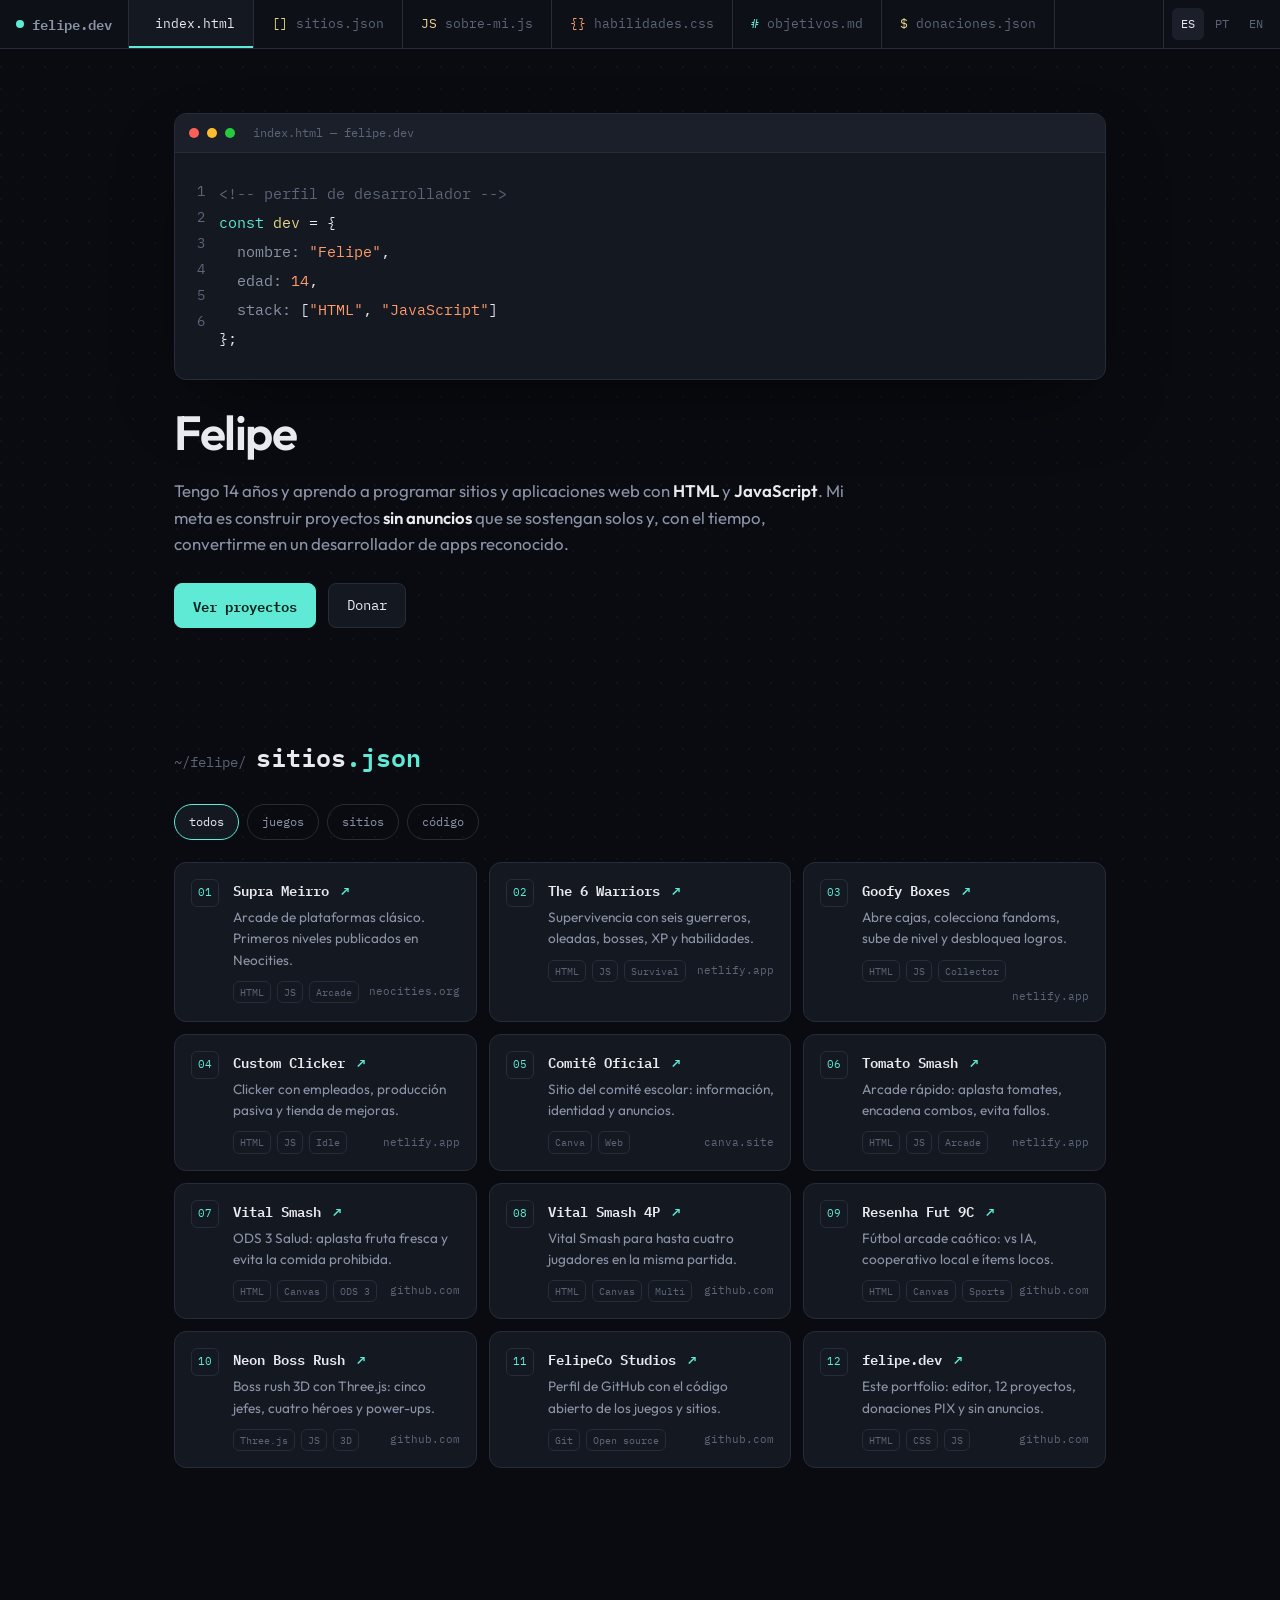
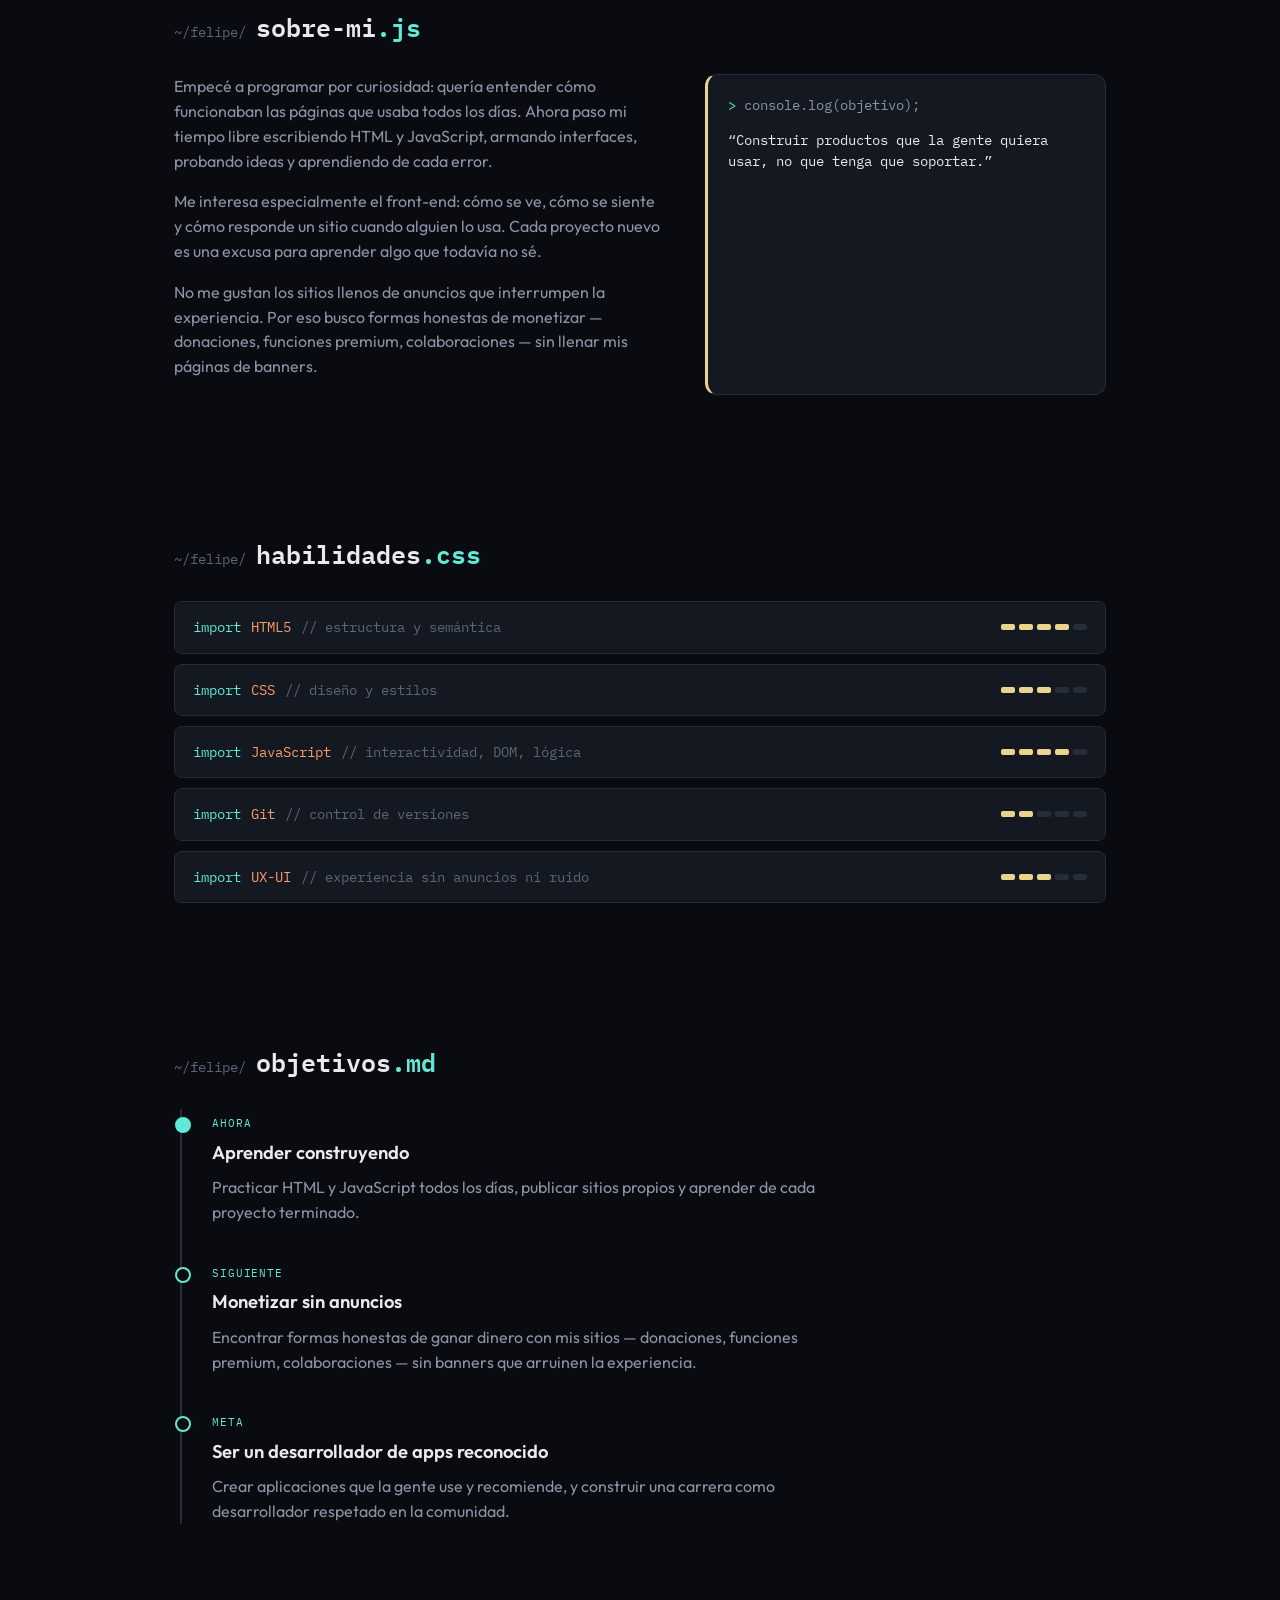
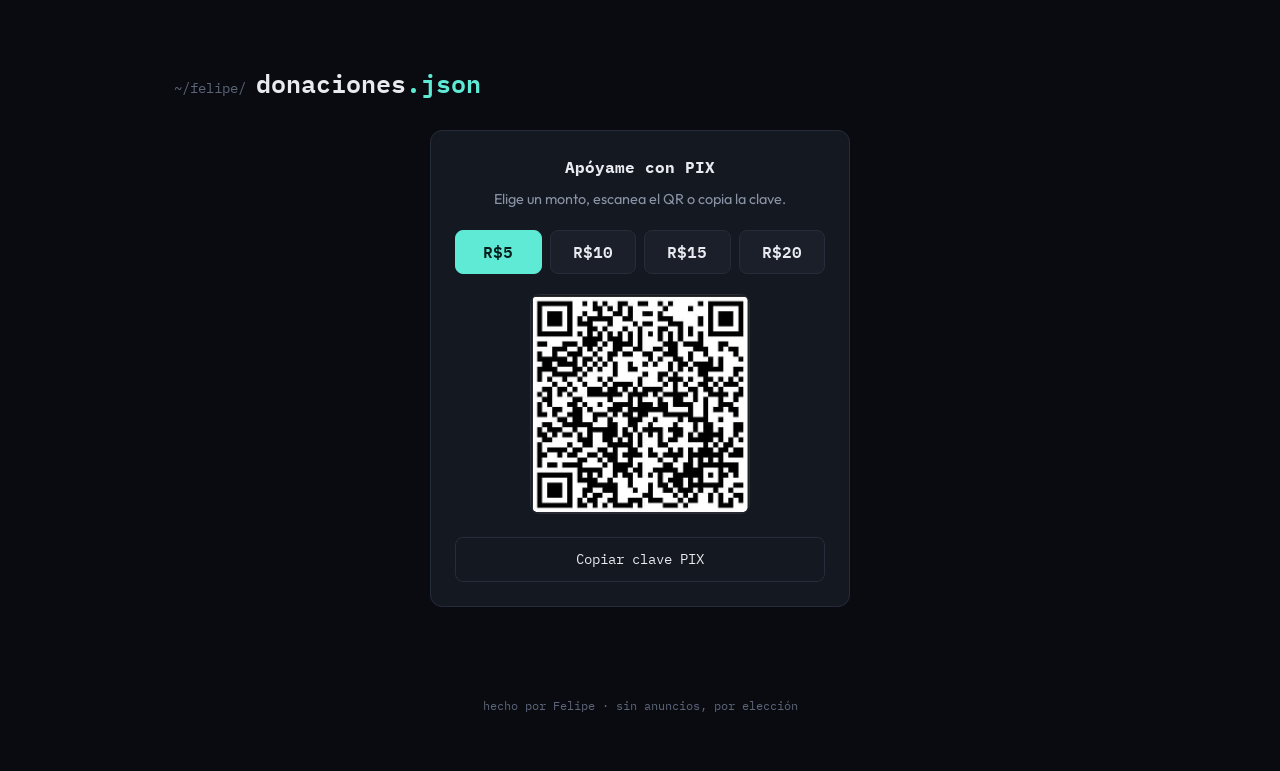
==== index.html @ 93be7fd0 "Redesign felipe.dev portfolio with 12 projects Editor-inspired dark UI, ES/PT/EN, PIX donations, and" ====
<!DOCTYPE html>
<html lang="es">
<head>
  <meta charset="UTF-8" />
  <meta name="viewport" content="width=device-width, initial-scale=1" />
  <title>Felipe — dev</title>
  <meta name="description" content="Portfolio de Felipe, 14 años. Sitios y juegos en HTML y JavaScript, sin anuncios." />
  <meta name="theme-color" content="#090b10" />
  <link rel="icon" type="image/svg+xml" href="favicon.svg" />
  <link rel="preconnect" href="https://fonts.googleapis.com" />
  <link rel="preconnect" href="https://fonts.gstatic.com" crossorigin />
  <link href="https://fonts.googleapis.com/css2?family=IBM+Plex+Mono:wght@400;500;600;700&family=Outfit:wght@400;500;600;700&display=swap" rel="stylesheet" />
  <link rel="stylesheet" href="styles.css" />
</head>
<body>
  <div class="noise"></div>

  <nav class="tabbar" id="tabbar">
    <div class="brand"><span class="dot"></span> felipe.dev</div>
    <div class="tabs">
      <button class="tab active" data-target="#inicio"><span class="ext-html"></></span> index.html</button>
      <button class="tab" data-target="#sitios"><span class="ext-js">[]</span> sitios.json</button>
      <button class="tab" data-target="#sobre-mi"><span class="ext-js">JS</span> sobre-mi.js</button>
      <button class="tab" data-target="#habilidades"><span class="ext-html">{}</span> habilidades.css</button>
      <button class="tab" data-target="#objetivos"><span class="ext-md">#</span> objetivos.md</button>
      <button class="tab" data-target="#donaciones"><span class="ext-js">$</span> donaciones.json</button>
    </div>
    <div class="langs" id="langs">
      <button type="button" data-lang="es" class="active">ES</button>
      <button type="button" data-lang="pt">PT</button>
      <button type="button" data-lang="en">EN</button>
    </div>
  </nav>

  <header class="wrap" id="inicio">
    <div class="editor">
      <div class="titlebar">
        <span class="tl"></span><span class="tl"></span><span class="tl"></span>
        <span class="filename">index.html — felipe.dev</span>
      </div>
      <div class="editor-body">
        <div class="line-numbers">1<br>2<br>3<br>4<br>5<br>6</div>
        <div class="code">
          <div class="cm" id="heroComment"><!-- perfil de desarrollador --></div>
          <div><span class="kw">const</span> <span class="fn">dev</span> = {</div>
          <div>&nbsp;&nbsp;<span class="prop">nombre:</span> <span class="str">"Felipe"</span>,</div>
          <div>&nbsp;&nbsp;<span class="prop">edad:</span> <span class="str">14</span>,</div>
          <div>&nbsp;&nbsp;<span class="prop">stack:</span> [<span class="str">"HTML"</span>, <span class="str">"JavaScript"</span>]</div>
          <div>};</div>
        </div>
      </div>
    </div>

    <h1 class="name" id="typedName">Felipe</h1>
    <p class="tagline" id="heroTagline"></p>
    <div class="ctas">
      <a href="#sitios" class="btn primary" id="ctaProjects">Ver proyectos</a>
      <a href="#donaciones" class="btn" id="ctaDonate">Donar</a>
    </div>
  </header>

  <section class="wrap" id="sitios">
    <div class="section-head">
      <span class="path">~/felipe/</span>
      <h2 id="secSitios">sitios<span class="ext">.json</span></h2>
    </div>
    <div class="filters" id="filters"></div>
    <div class="sites-grid" id="sitesGrid"></div>
  </section>

  <section class="wrap" id="sobre-mi">
    <div class="section-head">
      <span class="path">~/felipe/</span>
      <h2 id="secSobre">sobre-mi<span class="ext">.js</span></h2>
    </div>
    <div class="about-grid">
      <div id="aboutCopy"></div>
      <div class="console-quote">
        <span class="lead">></span> <span id="quoteLead">console.log(objetivo);</span>
        <p class="q" id="quoteBody"></p>
      </div>
    </div>
  </section>

  <section class="wrap" id="habilidades">
    <div class="section-head">
      <span class="path">~/felipe/</span>
      <h2 id="secSkills">habilidades<span class="ext">.css</span></h2>
    </div>
    <div class="imports" id="skills"></div>
  </section>

  <section class="wrap" id="objetivos">
    <div class="section-head">
      <span class="path">~/felipe/</span>
      <h2 id="secGoals">objetivos<span class="ext">.md</span></h2>
    </div>
    <div class="roadmap" id="roadmap"></div>
  </section>

  <section class="wrap" id="donaciones">
    <div class="section-head">
      <span class="path">~/felipe/</span>
      <h2 id="secDonate">donaciones<span class="ext">.json</span></h2>
    </div>
    <div class="pix">
      <h3 id="pixTitle">Apóyame con PIX</h3>
      <p class="hint" id="pixHint">Elige un monto, escanea el QR o copia la clave.</p>
      <div class="pix-amounts">
        <button class="pix-amount active" data-src="qr/1.jpeg">R$5</button>
        <button class="pix-amount" data-src="qr/2.jpeg">R$10</button>
        <button class="pix-amount" data-src="qr/3.jpeg">R$15</button>
        <button class="pix-amount" data-src="qr/4.jpeg">R$20</button>
      </div>
      <img id="pixImage" src="qr/1.jpeg" alt="QR PIX" />
      <button class="btn" id="copyPix" style="margin-top:16px;width:100%;justify-content:center;">Copiar clave PIX</button>
    </div>
  </section>

  <footer id="footer">hecho por Felipe · sin anuncios, por elección</footer>
  <script src="app.js"></script>
</body>
</html>
---- styles.css ----
:root {
  --bg: #090b10;
  --bg-soft: #0e1118;
  --surface: #141821;
  --surface-2: #1a1f2a;
  --fg: #e8eaef;
  --muted: #8b93a7;
  --faint: #5c6578;
  --accent: #5eead4;
  --accent-fg: #08201c;
  --border: #262c3a;
  --kw: #5eead4;
  --str: #ff9b6a;
  --fn: #e8d48b;
  --radius: 12px;
  --sans: "Outfit", system-ui, sans-serif;
  --mono: "IBM Plex Mono", ui-monospace, monospace;
}

* { box-sizing: border-box; margin: 0; padding: 0; }

html { scroll-behavior: smooth; }

body {
  background: var(--bg);
  color: var(--fg);
  font-family: var(--sans);
  line-height: 1.55;
  -webkit-font-smoothing: antialiased;
}

::selection { background: var(--accent); color: var(--accent-fg); }

:focus-visible {
  outline: 2px solid var(--accent);
  outline-offset: 3px;
}

a { color: inherit; }

button, [role="button"] { cursor: pointer; font: inherit; }

.noise {
  position: fixed;
  inset: 0;
  pointer-events: none;
  z-index: 0;
  opacity: .035;
  background-image: radial-gradient(circle at 1px 1px, #fff 1px, transparent 0);
  background-size: 22px 22px;
}

.tabbar {
  position: sticky;
  top: 0;
  z-index: 50;
  display: flex;
  align-items: stretch;
  background: color-mix(in srgb, var(--bg-soft) 95%, transparent);
  backdrop-filter: blur(12px);
  border-bottom: 1px solid var(--border);
}

.brand {
  display: flex;
  align-items: center;
  gap: 8px;
  padding: 0 16px;
  font-family: var(--mono);
  font-weight: 600;
  font-size: .85rem;
  color: var(--muted);
  border-right: 1px solid var(--border);
  white-space: nowrap;
}

.brand .dot {
  width: 8px;
  height: 8px;
  border-radius: 50%;
  background: var(--accent);
}

.tabs {
  display: flex;
  min-width: 0;
  flex: 1;
  overflow-x: auto;
  scrollbar-width: none;
}

.tabs::-webkit-scrollbar { display: none; }

.tab {
  font-family: var(--mono);
  font-size: .8rem;
  color: var(--faint);
  background: transparent;
  border: none;
  border-right: 1px solid var(--border);
  padding: 14px 18px;
  white-space: nowrap;
  display: flex;
  align-items: center;
  gap: 8px;
  transition: color .15s ease, background .15s ease;
}

.tab:hover { color: var(--fg); background: var(--surface); }

.tab.active {
  color: var(--fg);
  background: var(--surface);
  box-shadow: inset 0 -2px 0 var(--accent);
}

.ext-html { color: var(--str); }
.ext-js { color: var(--fn); }
.ext-md, .ext-css { color: var(--kw); }

.langs {
  display: flex;
  align-items: center;
  gap: 2px;
  padding: 0 8px;
  border-left: 1px solid var(--border);
}

.langs button {
  height: 32px;
  min-width: 32px;
  border: none;
  border-radius: 6px;
  background: transparent;
  color: var(--faint);
  font-family: var(--mono);
  font-size: .75rem;
}

.langs button.active { background: var(--surface-2); color: var(--fg); }

.wrap {
  position: relative;
  z-index: 1;
  max-width: 980px;
  margin: 0 auto;
  padding: 64px 24px 40px;
}

section.wrap { padding: 70px 24px; scroll-margin-top: 72px; }

.editor {
  background: var(--surface);
  border: 1px solid var(--border);
  border-radius: var(--radius);
  overflow: hidden;
  box-shadow: 0 30px 80px -30px rgba(0, 0, 0, .65);
}

.titlebar {
  display: flex;
  align-items: center;
  gap: 8px;
  padding: 10px 14px;
  background: var(--surface-2);
  border-bottom: 1px solid var(--border);
}

.tl { width: 10px; height: 10px; border-radius: 50%; }
.tl:nth-child(1) { background: #ff5f56; }
.tl:nth-child(2) { background: #ffbd2e; }
.tl:nth-child(3) { background: #27c93f; }

.filename {
  margin-left: 10px;
  font-family: var(--mono);
  font-size: .75rem;
  color: var(--faint);
}

.editor-body {
  display: grid;
  grid-template-columns: 44px 1fr;
  font-family: var(--mono);
  font-size: .95rem;
  padding: 26px 0;
}

.line-numbers {
  color: var(--faint);
  text-align: right;
  padding-right: 14px;
  user-select: none;
  font-size: .85rem;
  line-height: 1.9;
}

.code { padding-right: 20px; line-height: 1.9; }
.cm { color: var(--faint); }
.kw { color: var(--kw); }
.str { color: var(--str); }
.fn { color: var(--fn); }
.prop { color: var(--muted); }

h1.name {
  margin-top: 26px;
  font-size: clamp(2rem, 4vw, 3rem);
  font-weight: 600;
  letter-spacing: -.03em;
  line-height: 1.1;
}

.typed { border-right: 2px solid var(--accent); }
.typed.done { border-right-color: transparent; }

.tagline {
  margin-top: 20px;
  font-size: 1.05rem;
  color: var(--muted);
  max-width: 62ch;
  text-wrap: pretty;
}

.tagline strong { color: var(--fg); font-weight: 600; }

.ctas { margin-top: 26px; display: flex; gap: 12px; flex-wrap: wrap; }

.btn {
  font-family: var(--mono);
  font-size: .85rem;
  padding: 11px 18px;
  border-radius: 8px;
  border: 1px solid var(--border);
  background: var(--surface);
  color: var(--fg);
  text-decoration: none;
  display: inline-flex;
  align-items: center;
  gap: 8px;
  transition: transform .15s ease, border-color .15s ease, background .15s ease;
}

.btn:hover { transform: translateY(-1px); border-color: var(--accent); }

.btn.primary {
  background: var(--accent);
  color: var(--accent-fg);
  border-color: var(--accent);
  font-weight: 600;
}

.section-head {
  display: flex;
  align-items: baseline;
  gap: 10px;
  margin-bottom: 28px;
  font-family: var(--mono);
}

.section-head .path { color: var(--faint); font-size: .85rem; }
.section-head h2 { font-size: 1.55rem; font-weight: 600; }
.section-head .ext { color: var(--accent); }

.filters { display: flex; flex-wrap: wrap; gap: 8px; margin-bottom: 22px; }

.chip {
  height: 36px;
  padding: 0 14px;
  border-radius: 999px;
  border: 1px solid var(--border);
  background: transparent;
  color: var(--muted);
  font-family: var(--mono);
  font-size: .75rem;
}

.chip.active { border-color: var(--accent); background: var(--surface); color: var(--fg); }

.sites-grid {
  display: grid;
  grid-template-columns: repeat(auto-fit, minmax(280px, 1fr));
  gap: 12px;
}

.site-link {
  display: flex;
  gap: 14px;
  background: var(--surface);
  border: 1px solid var(--border);
  border-radius: 12px;
  padding: 16px;
  text-decoration: none;
  transition: border-color .15s ease, transform .15s ease;
}

.site-link:hover { border-color: var(--accent); transform: translateY(-2px); }

.sl-index {
  font-family: var(--mono);
  font-size: .7rem;
  color: var(--accent);
  border: 1px solid var(--border);
  border-radius: 6px;
  width: 28px;
  height: 28px;
  flex-shrink: 0;
  display: flex;
  align-items: center;
  justify-content: center;
}

.sl-name { font-family: var(--mono); font-weight: 600; font-size: .9rem; }
.sl-blurb { margin-top: 6px; color: var(--muted); font-size: .85rem; }
.sl-meta { margin-top: 10px; display: flex; flex-wrap: wrap; gap: 6px; align-items: center; }

.tag {
  font-family: var(--mono);
  font-size: .65rem;
  color: var(--faint);
  border: 1px solid var(--border);
  border-radius: 6px;
  padding: 2px 6px;
}

.sl-host { margin-left: auto; font-family: var(--mono); font-size: .7rem; color: var(--faint); }
.sl-arrow { color: var(--accent); font-family: var(--mono); margin-left: 4px; }

.about-grid {
  display: grid;
  grid-template-columns: 1.1fr .9fr;
  gap: 40px;
}

.about-grid p { color: var(--muted); margin-bottom: 16px; text-wrap: pretty; }

.console-quote {
  background: var(--surface);
  border: 1px solid var(--border);
  border-left: 3px solid var(--fn);
  border-radius: 12px;
  padding: 20px;
  font-family: var(--mono);
  font-size: .85rem;
  color: var(--muted);
}

.console-quote .lead { color: var(--accent); }
.console-quote .q { margin-top: 14px; color: var(--fg); }

.imports { display: flex; flex-direction: column; gap: 10px; font-family: var(--mono); font-size: .9rem; }

.imp {
  background: var(--surface);
  border: 1px solid var(--border);
  border-radius: 8px;
  padding: 14px 18px;
  display: flex;
  align-items: center;
  gap: 10px;
  flex-wrap: wrap;
  transition: border-color .15s ease, transform .15s ease;
}

.imp:hover { border-color: var(--accent); transform: translateX(4px); }
.imp .from { color: var(--faint); }
.lvl { margin-left: auto; display: flex; gap: 4px; }
.lvl span { width: 14px; height: 6px; border-radius: 2px; background: var(--border); }
.lvl span.on { background: var(--fn); }

.roadmap { display: flex; flex-direction: column; border-left: 2px solid var(--border); margin-left: 6px; }

.rm-step { position: relative; padding: 6px 0 34px 30px; }
.rm-step:last-child { padding-bottom: 0; }

.rm-step::before {
  content: "";
  position: absolute;
  left: -7px;
  top: 8px;
  width: 12px;
  height: 12px;
  border-radius: 50%;
  background: var(--bg);
  border: 2px solid var(--accent);
}

.rm-step.active::before { background: var(--accent); }
.rm-step .stage {
  font-family: var(--mono);
  font-size: .7rem;
  color: var(--accent);
  letter-spacing: .08em;
  text-transform: uppercase;
}
.rm-step h3 { margin: 6px 0 8px; font-size: 1.15rem; font-weight: 600; }
.rm-step p { color: var(--muted); max-width: 56ch; }

.pix {
  max-width: 420px;
  margin: 0 auto;
  background: var(--surface);
  border: 1px solid var(--border);
  border-radius: 12px;
  padding: 24px;
  text-align: center;
}

.pix h3 { font-family: var(--mono); font-size: 1rem; }
.pix .hint { margin-top: 8px; color: var(--muted); font-size: .9rem; }

.pix-amounts {
  display: grid;
  grid-template-columns: repeat(4, 1fr);
  gap: 8px;
  margin: 20px 0;
}

.pix-amount {
  height: 44px;
  border: 1px solid var(--border);
  border-radius: 8px;
  background: var(--surface-2);
  color: var(--fg);
  font-family: var(--mono);
  font-weight: 600;
}

.pix-amount.active { background: var(--accent); color: var(--accent-fg); border-color: var(--accent); }

#pixImage { width: 220px; max-width: 100%; border-radius: 10px; border: 1px solid var(--border); }

footer {
  text-align: center;
  padding: 20px 24px 56px;
  font-family: var(--mono);
  font-size: .75rem;
  color: var(--faint);
}

@media (max-width: 720px) {
  .about-grid { grid-template-columns: 1fr; }
  .editor-body { grid-template-columns: 32px 1fr; font-size: .8rem; }
  .pix-amounts { grid-template-columns: repeat(2, 1fr); }
}

@media (prefers-reduced-motion: reduce) {
  html { scroll-behavior: auto; }
  * { transition: none !important; animation: none !important; }
  .typed { border-right: none; }
}
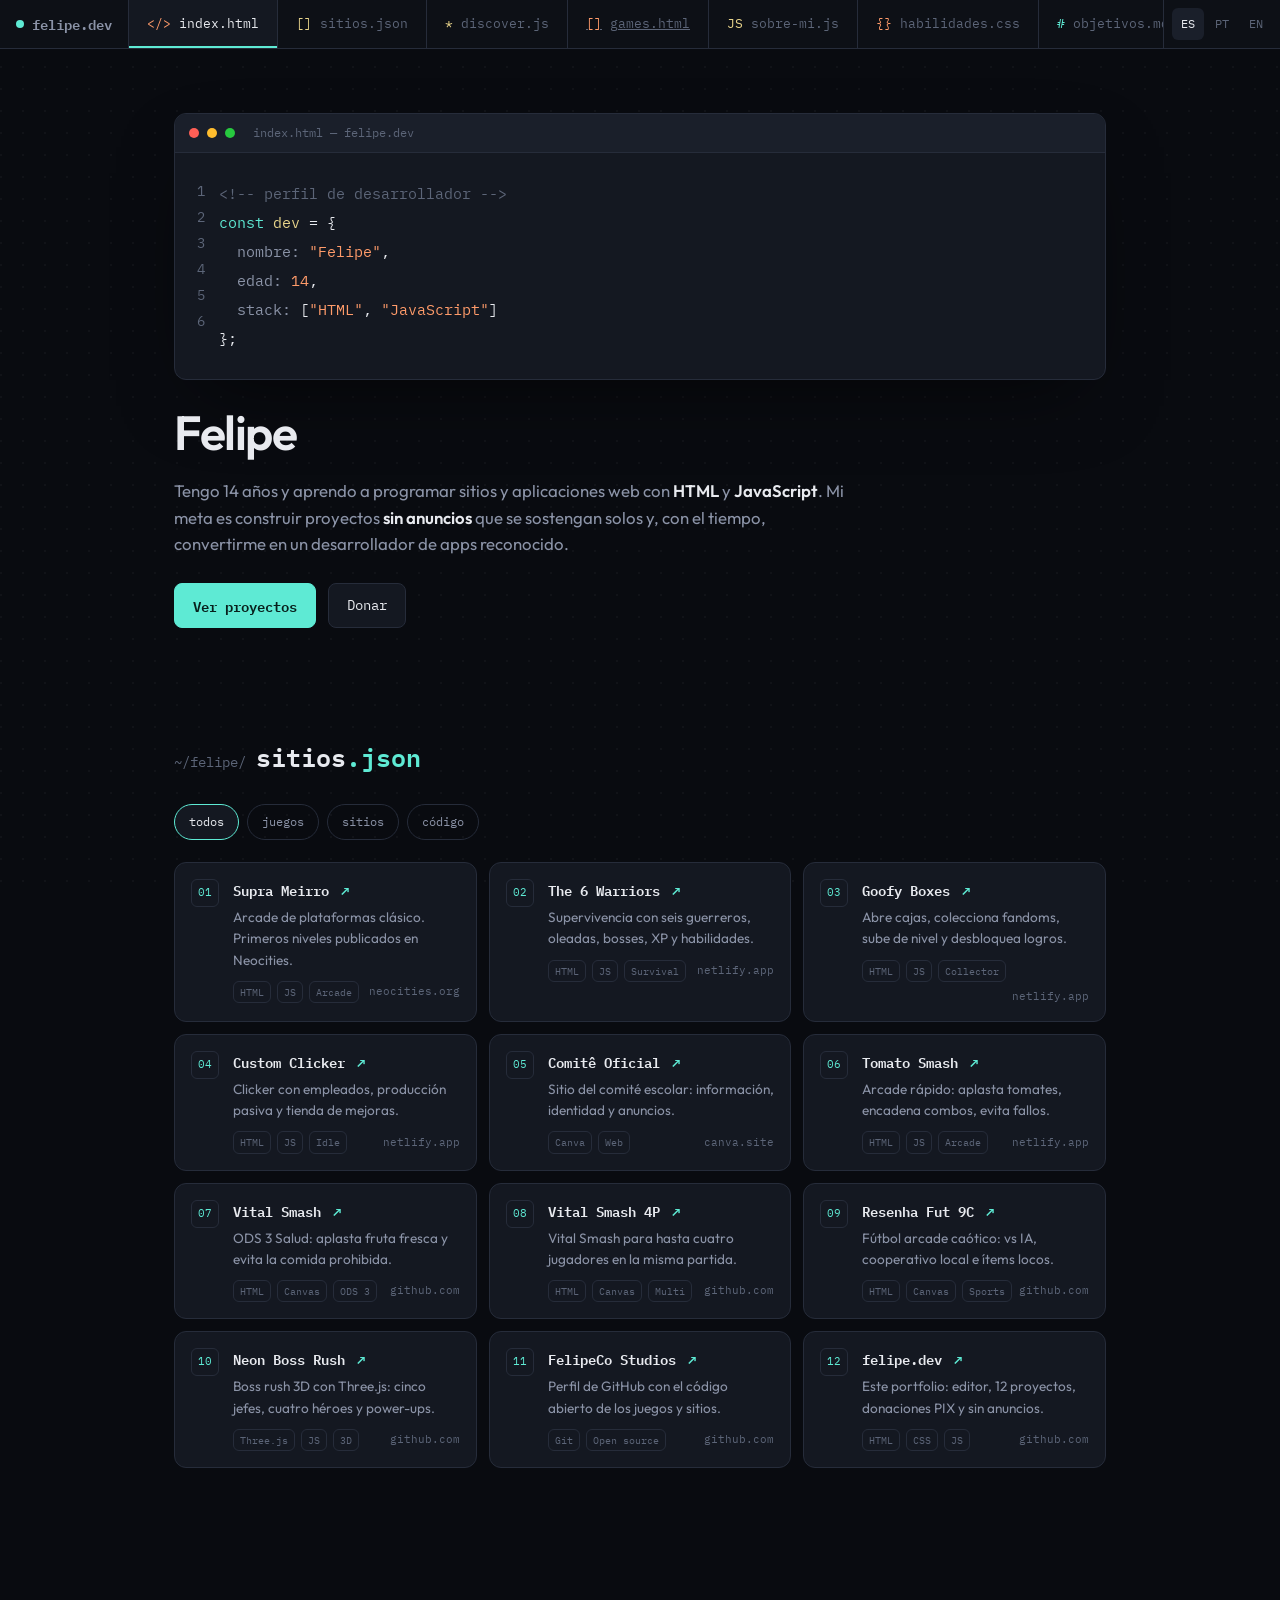
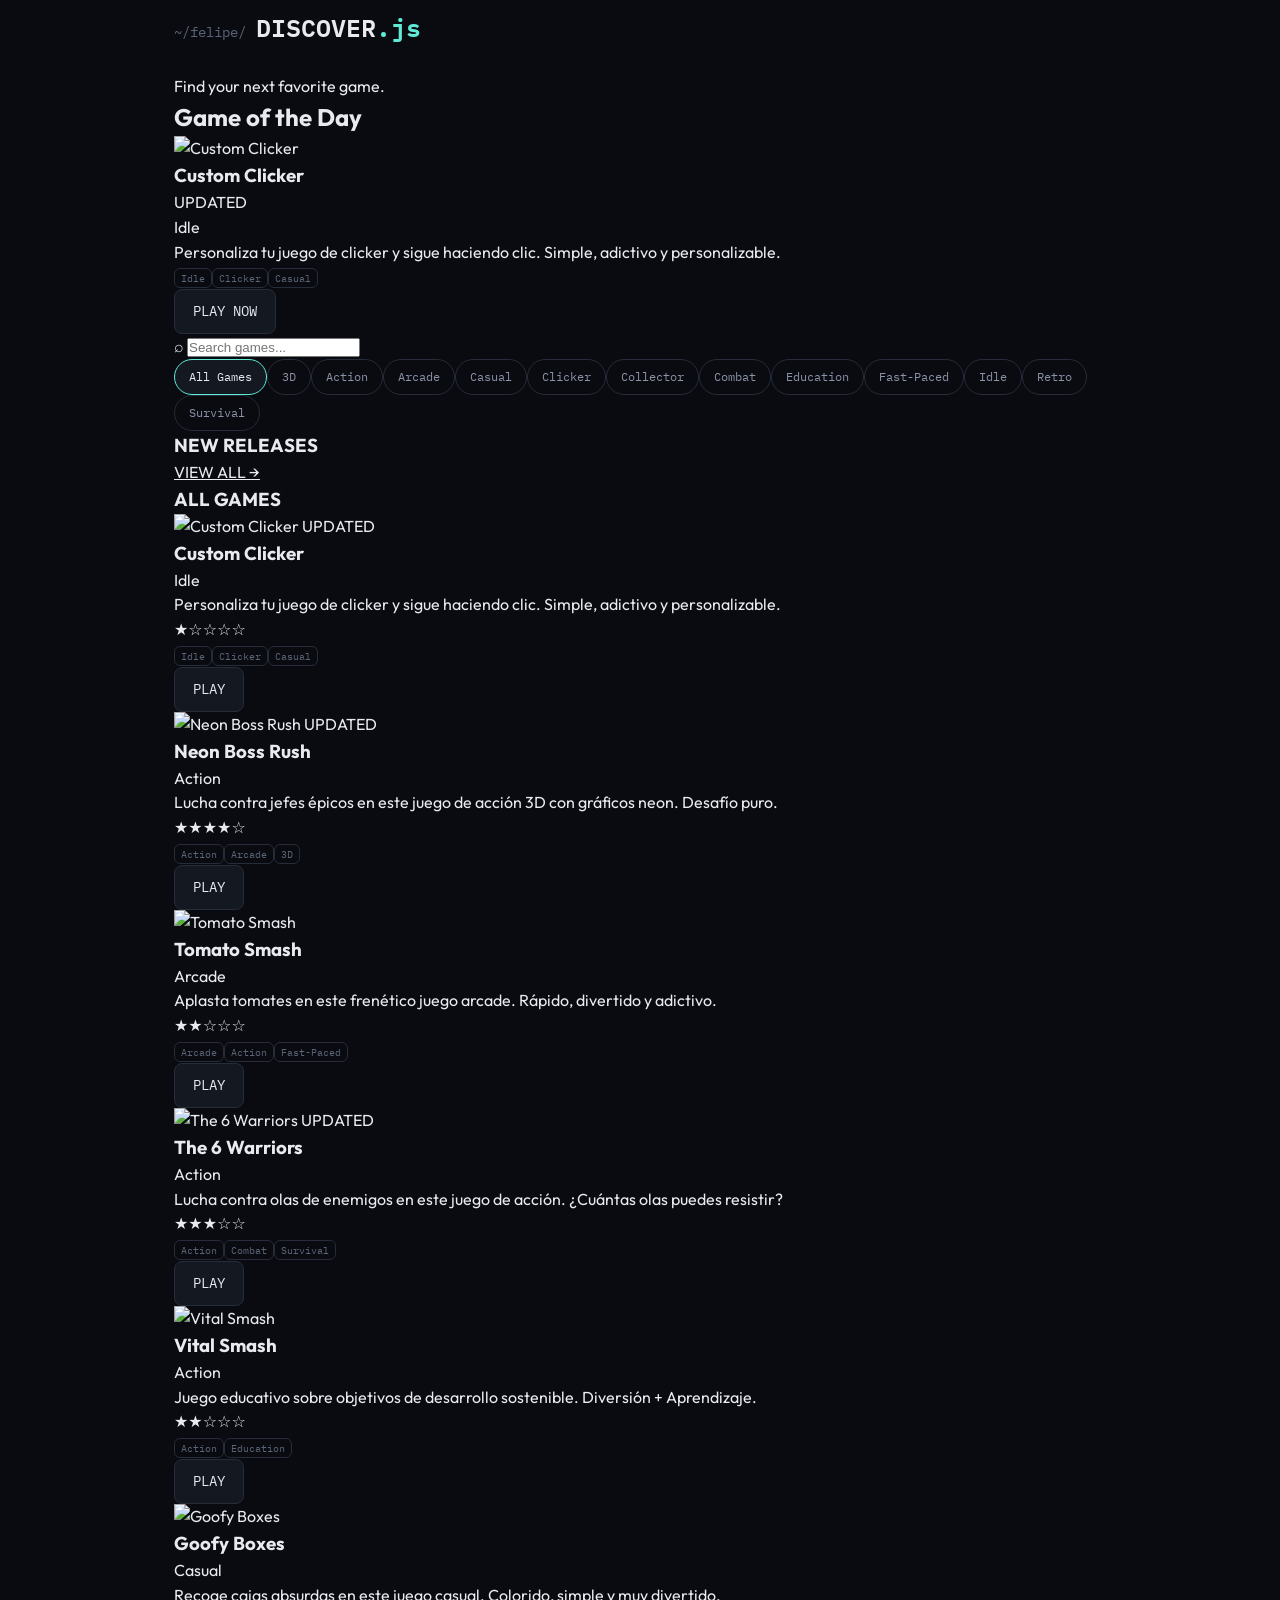
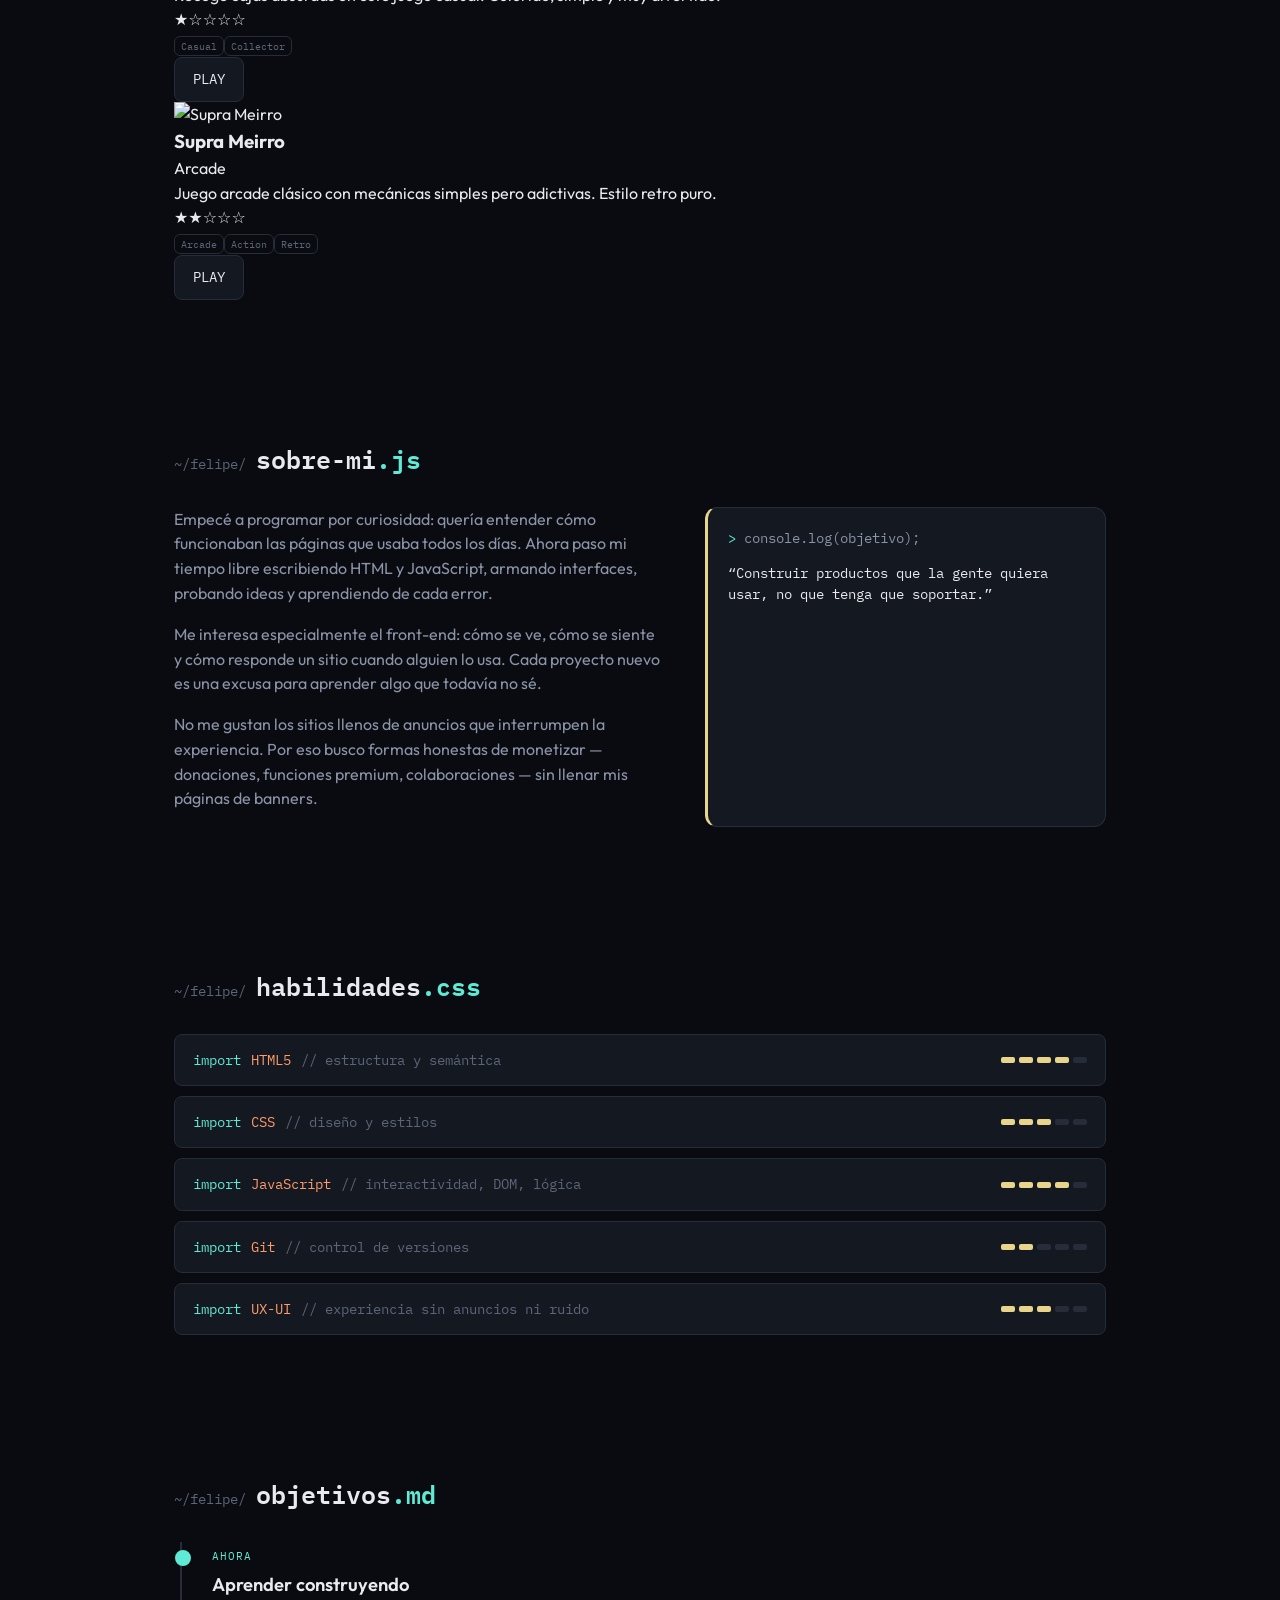
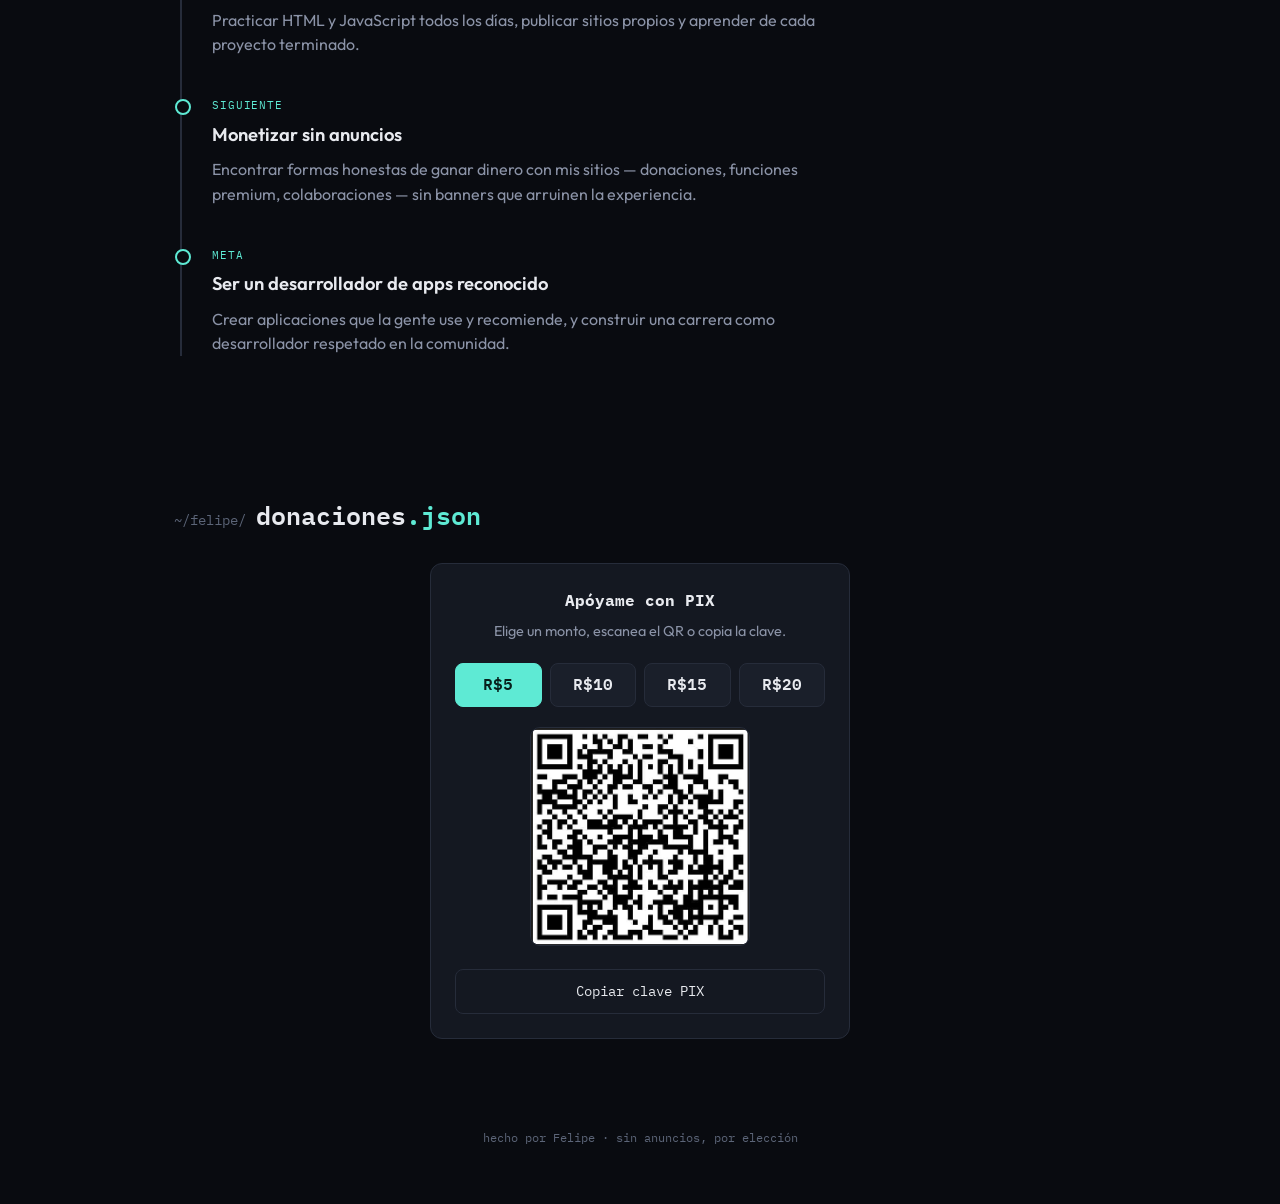
==== commit a1192377: "Add Discover integration to homepage" ====
--- a/index.html
+++ b/index.html
@@ -4,13 +4,17 @@
   <meta charset="UTF-8" />
   <meta name="viewport" content="width=device-width, initial-scale=1" />
   <title>Felipe — dev</title>
-  <meta name="description" content="Portfolio de Felipe, 14 años. Sitios y juegos en HTML y JavaScript, sin anuncios." />
+  <meta name="description" content="Portfolio de Felipe: sitios y juegos web gratuitos, rápidos y sin anuncios." />
   <meta name="theme-color" content="#090b10" />
+  <meta property="og:title" content="Felipe — dev" />
+  <meta property="og:description" content="Sitios y juegos web gratuitos, rápidos y sin anuncios." />
+  <meta property="og:type" content="website" />
   <link rel="icon" type="image/svg+xml" href="favicon.svg" />
   <link rel="preconnect" href="https://fonts.googleapis.com" />
   <link rel="preconnect" href="https://fonts.gstatic.com" crossorigin />
   <link href="https://fonts.googleapis.com/css2?family=IBM+Plex+Mono:wght@400;500;600;700&family=Outfit:wght@400;500;600;700&display=swap" rel="stylesheet" />
   <link rel="stylesheet" href="styles.css" />
+  <!-- INSERT ANALYTICS CODE HERE -->
 </head>
 <body>
   <div class="noise"></div>
@@ -18,8 +22,10 @@
   <nav class="tabbar" id="tabbar">
     <div class="brand"><span class="dot"></span> felipe.dev</div>
     <div class="tabs">
-      <button class="tab active" data-target="#inicio"><span class="ext-html"></></span> index.html</button>
+      <button class="tab active" data-target="#inicio"><span class="ext-html">&lt;/&gt;</span> index.html</button>
       <button class="tab" data-target="#sitios"><span class="ext-js">[]</span> sitios.json</button>
+      <button class="tab" data-target="#discover"><span class="ext-js">*</span> discover.js</button>
+      <a class="tab" href="free-browser-games.html"><span class="ext-html">[]</span> games.html</a>
       <button class="tab" data-target="#sobre-mi"><span class="ext-js">JS</span> sobre-mi.js</button>
       <button class="tab" data-target="#habilidades"><span class="ext-html">{}</span> habilidades.css</button>
       <button class="tab" data-target="#objetivos"><span class="ext-md">#</span> objetivos.md</button>
@@ -66,6 +72,30 @@
     </div>
     <div class="filters" id="filters"></div>
     <div class="sites-grid" id="sitesGrid"></div>
+  </section>
+
+  <section class="wrap discover-section" id="discover">
+    <div class="section-head">
+      <span class="path">~/felipe/</span>
+      <h2><span id="discoverTitle">DISCOVER</span><span class="ext">.js</span></h2>
+    </div>
+    <p class="discover-subtitle" id="discoverSubtitle">Find your next favorite game.</p>
+    <div id="discoverFeatured"></div>
+    <div class="discover-toolbar">
+      <div class="game-search-wrap">
+        <span>⌕</span>
+        <input id="gameSearch" type="search" placeholder="Search games..." autocomplete="off" />
+      </div>
+      <div class="discover-filters" id="discoverFilters"></div>
+    </div>
+    <div class="discover-block">
+      <div class="discover-block-head"><h3 id="newReleasesTitle">NEW RELEASES</h3><a href="free-browser-games.html" class="mini-link">VIEW ALL →</a></div>
+      <div class="game-grid" id="newReleasesGames"></div>
+    </div>
+    <div class="discover-block">
+      <div class="discover-block-head"><h3 id="allGamesTitle">ALL GAMES</h3></div>
+      <div class="game-grid" id="discoverGames"></div>
+    </div>
   </section>
 
   <section class="wrap" id="sobre-mi">
@@ -118,6 +148,8 @@
   </section>
 
   <footer id="footer">hecho por Felipe · sin anuncios, por elección</footer>
+  <script src="games-config.js"></script>
   <script src="app.js"></script>
+  <script src="discover.js"></script>
 </body>
 </html>
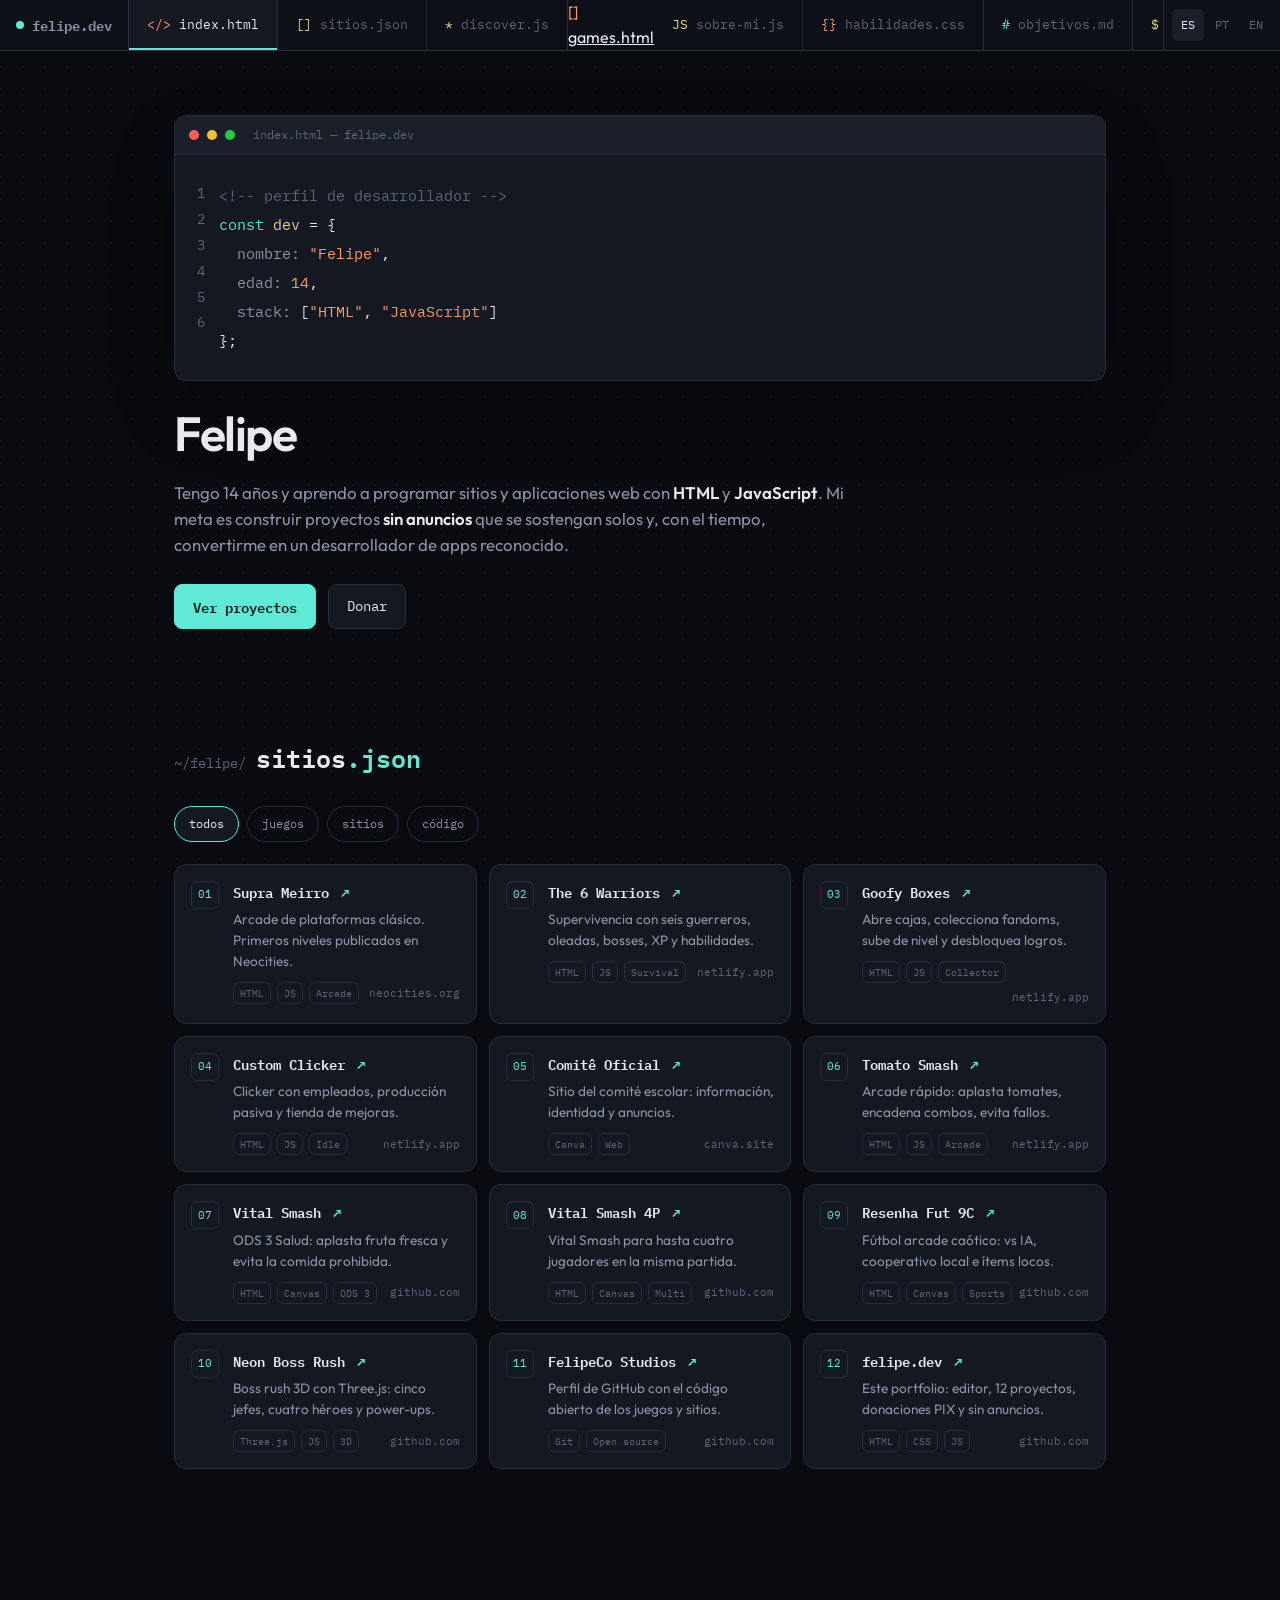
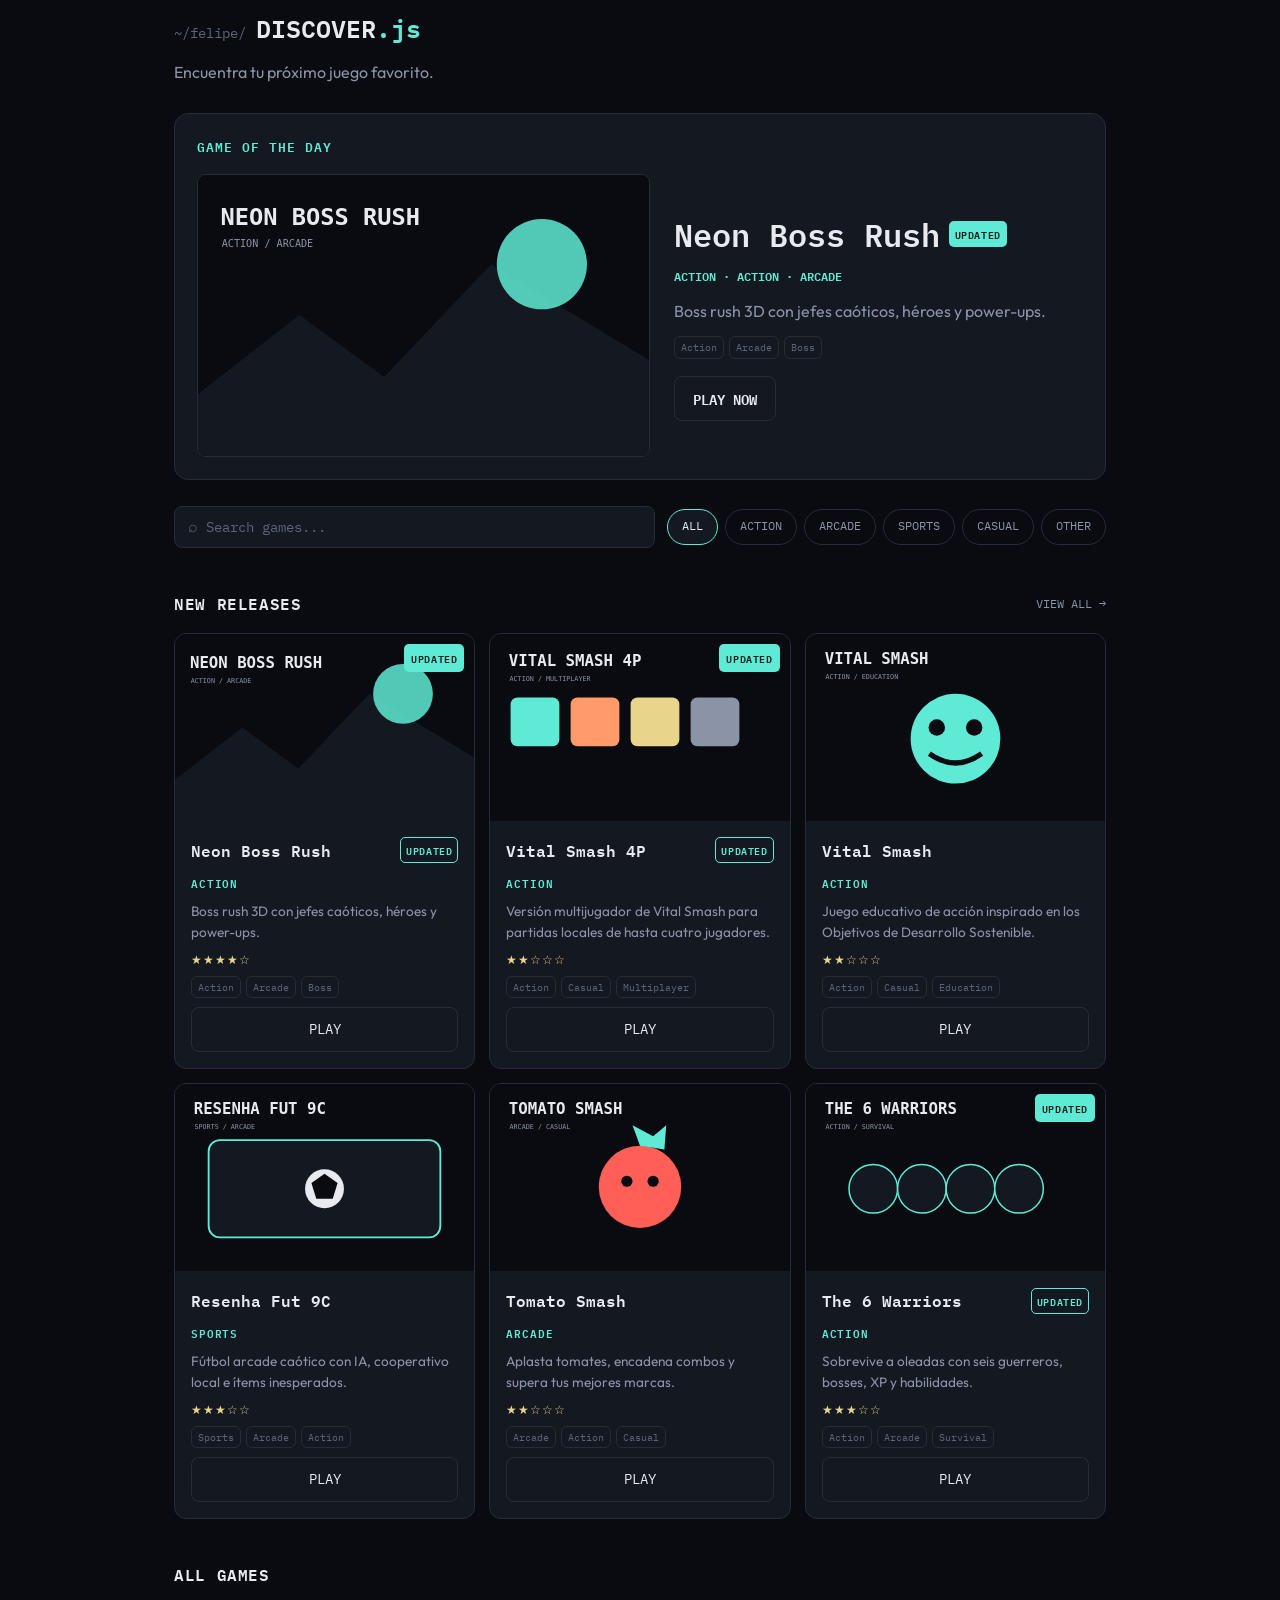
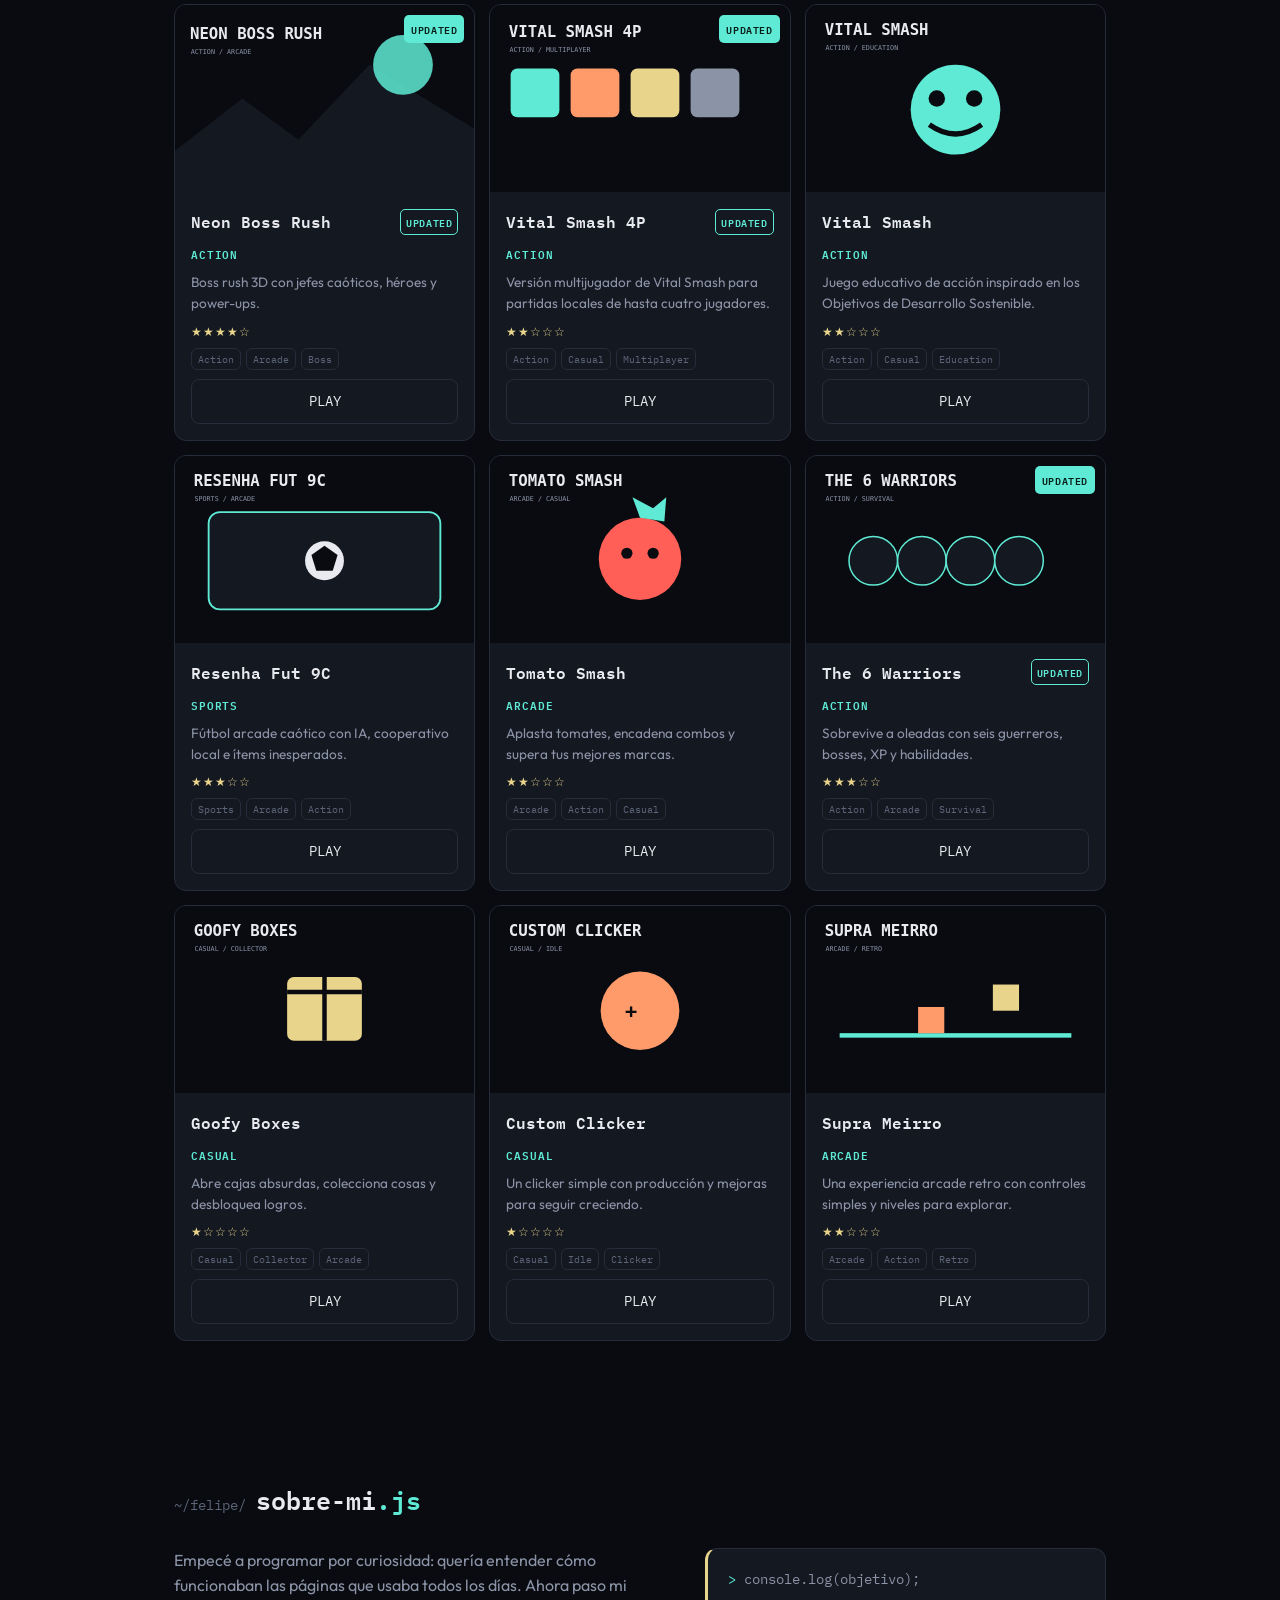
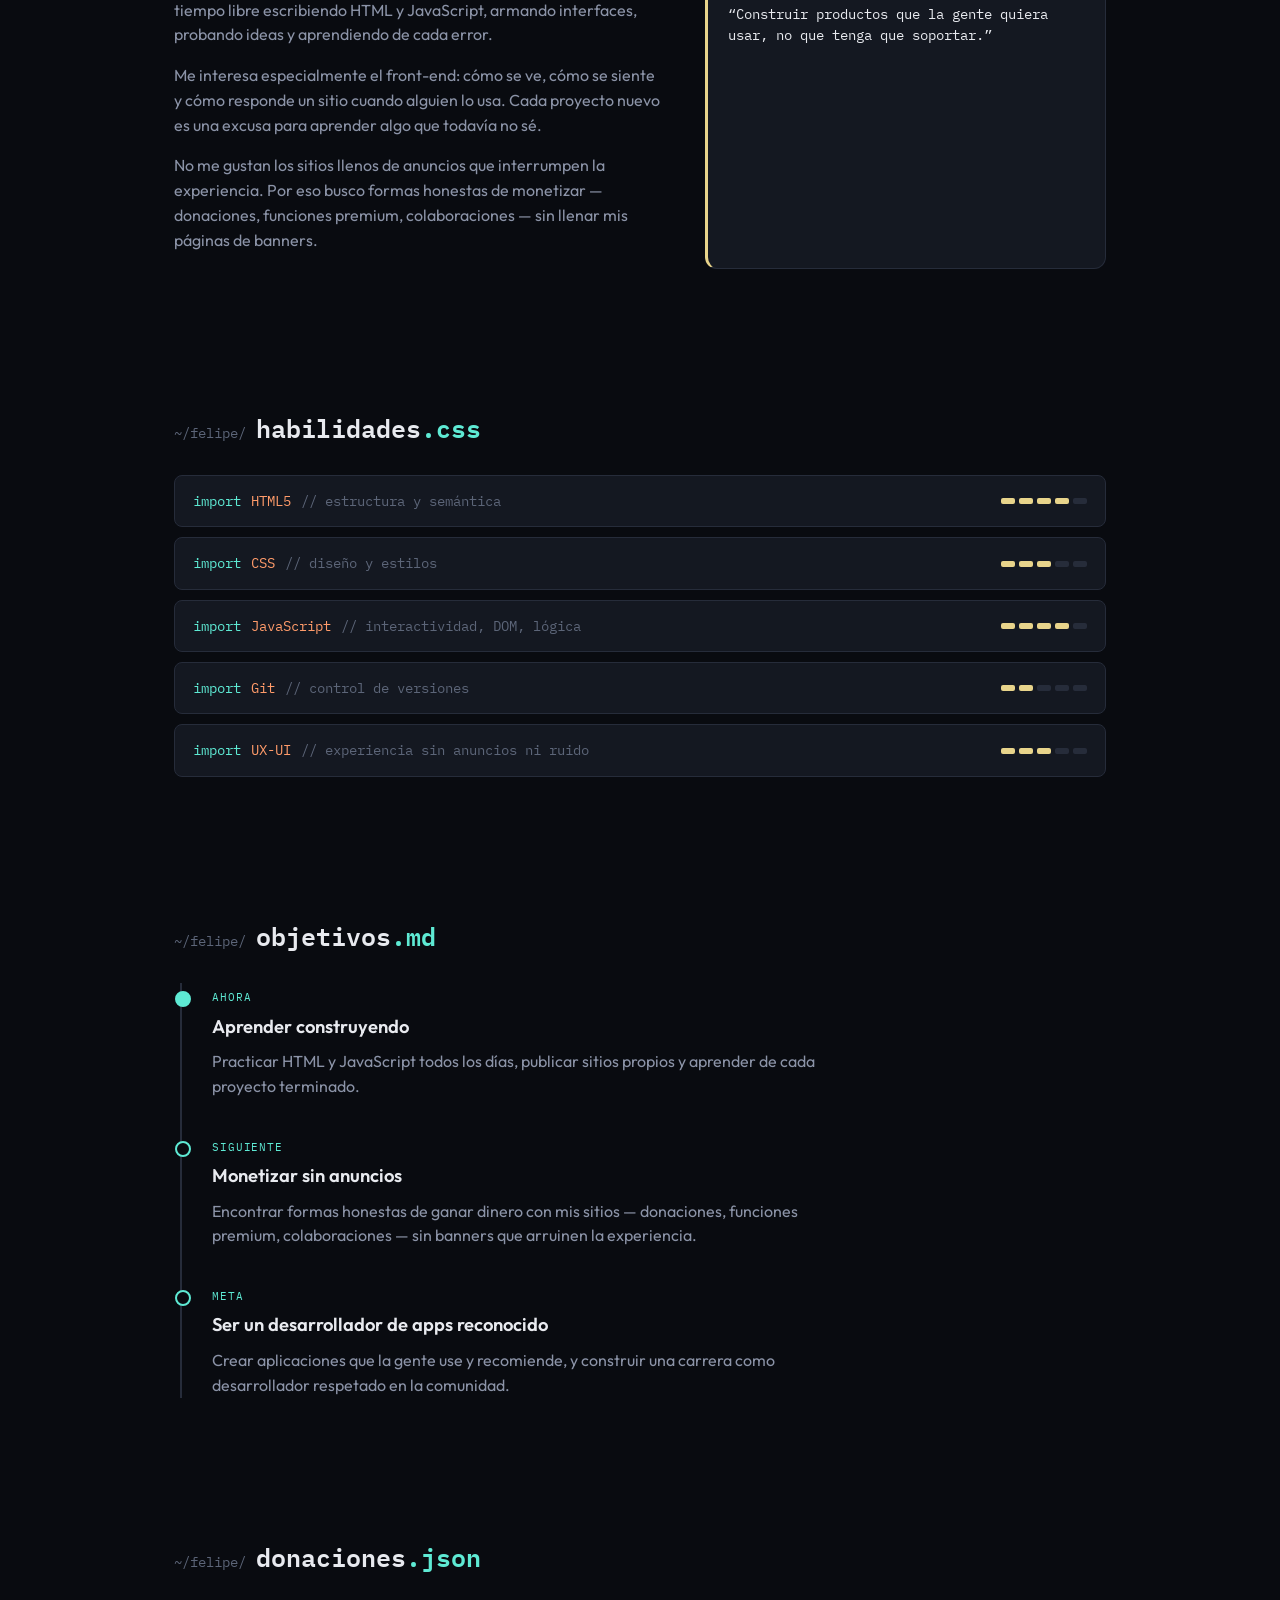
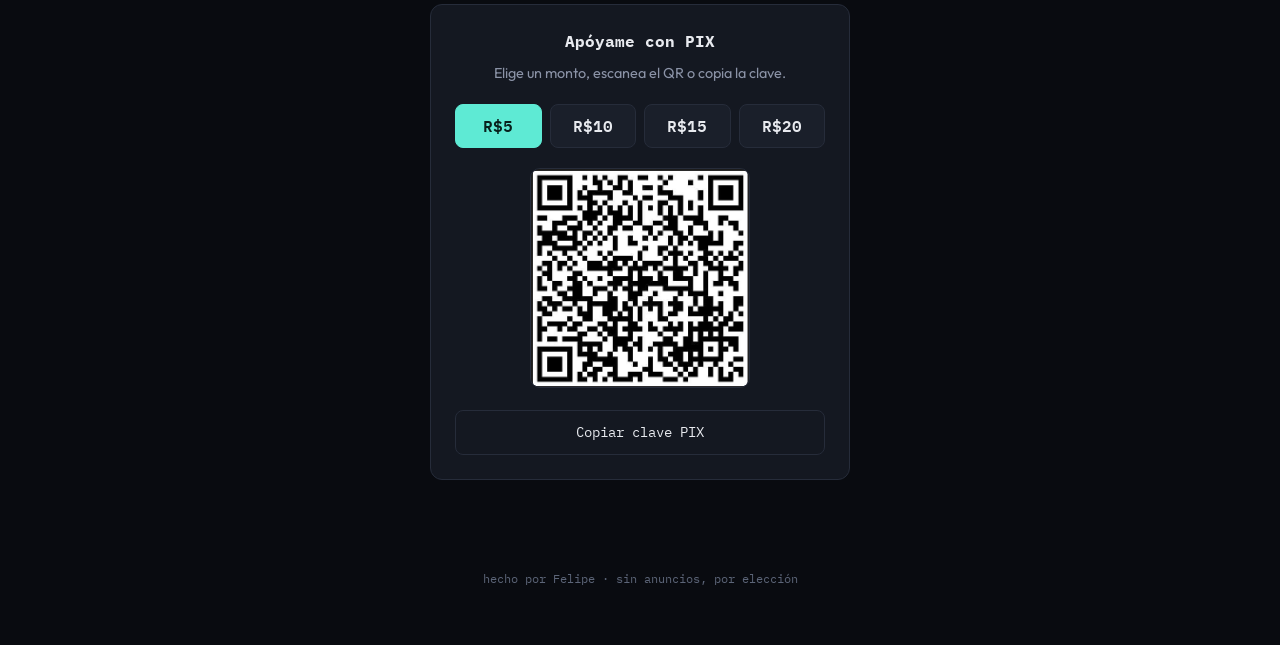
==== commit 748c0dc2: "Keep navigation compatible with existing app logic" ====
--- a/index.html
+++ b/index.html
@@ -1,155 +1,20 @@
 <!DOCTYPE html>
 <html lang="es">
 <head>
-  <meta charset="UTF-8" />
-  <meta name="viewport" content="width=device-width, initial-scale=1" />
-  <title>Felipe — dev</title>
-  <meta name="description" content="Portfolio de Felipe: sitios y juegos web gratuitos, rápidos y sin anuncios." />
-  <meta name="theme-color" content="#090b10" />
-  <meta property="og:title" content="Felipe — dev" />
-  <meta property="og:description" content="Sitios y juegos web gratuitos, rápidos y sin anuncios." />
-  <meta property="og:type" content="website" />
-  <link rel="icon" type="image/svg+xml" href="favicon.svg" />
-  <link rel="preconnect" href="https://fonts.googleapis.com" />
-  <link rel="preconnect" href="https://fonts.gstatic.com" crossorigin />
-  <link href="https://fonts.googleapis.com/css2?family=IBM+Plex+Mono:wght@400;500;600;700&family=Outfit:wght@400;500;600;700&display=swap" rel="stylesheet" />
-  <link rel="stylesheet" href="styles.css" />
+  <meta charset="UTF-8" /><meta name="viewport" content="width=device-width, initial-scale=1" />
+  <title>Felipe — dev</title><meta name="description" content="Portfolio de Felipe: sitios y juegos web gratuitos, rápidos y sin anuncios." /><meta name="theme-color" content="#090b10" />
+  <meta property="og:title" content="Felipe — dev" /><meta property="og:description" content="Sitios y juegos web gratuitos, rápidos y sin anuncios." /><meta property="og:type" content="website" />
+  <link rel="icon" type="image/svg+xml" href="favicon.svg" /><link rel="preconnect" href="https://fonts.googleapis.com" /><link rel="preconnect" href="https://fonts.gstatic.com" crossorigin /><link href="https://fonts.googleapis.com/css2?family=IBM+Plex+Mono:wght@400;500;600;700&family=Outfit:wght@400;500;600;700&display=swap" rel="stylesheet" /><link rel="stylesheet" href="styles.css" />
   <!-- INSERT ANALYTICS CODE HERE -->
-</head>
-<body>
-  <div class="noise"></div>
-
-  <nav class="tabbar" id="tabbar">
-    <div class="brand"><span class="dot"></span> felipe.dev</div>
-    <div class="tabs">
-      <button class="tab active" data-target="#inicio"><span class="ext-html">&lt;/&gt;</span> index.html</button>
-      <button class="tab" data-target="#sitios"><span class="ext-js">[]</span> sitios.json</button>
-      <button class="tab" data-target="#discover"><span class="ext-js">*</span> discover.js</button>
-      <a class="tab" href="free-browser-games.html"><span class="ext-html">[]</span> games.html</a>
-      <button class="tab" data-target="#sobre-mi"><span class="ext-js">JS</span> sobre-mi.js</button>
-      <button class="tab" data-target="#habilidades"><span class="ext-html">{}</span> habilidades.css</button>
-      <button class="tab" data-target="#objetivos"><span class="ext-md">#</span> objetivos.md</button>
-      <button class="tab" data-target="#donaciones"><span class="ext-js">$</span> donaciones.json</button>
-    </div>
-    <div class="langs" id="langs">
-      <button type="button" data-lang="es" class="active">ES</button>
-      <button type="button" data-lang="pt">PT</button>
-      <button type="button" data-lang="en">EN</button>
-    </div>
-  </nav>
-
-  <header class="wrap" id="inicio">
-    <div class="editor">
-      <div class="titlebar">
-        <span class="tl"></span><span class="tl"></span><span class="tl"></span>
-        <span class="filename">index.html — felipe.dev</span>
-      </div>
-      <div class="editor-body">
-        <div class="line-numbers">1<br>2<br>3<br>4<br>5<br>6</div>
-        <div class="code">
-          <div class="cm" id="heroComment"><!-- perfil de desarrollador --></div>
-          <div><span class="kw">const</span> <span class="fn">dev</span> = {</div>
-          <div>&nbsp;&nbsp;<span class="prop">nombre:</span> <span class="str">"Felipe"</span>,</div>
-          <div>&nbsp;&nbsp;<span class="prop">edad:</span> <span class="str">14</span>,</div>
-          <div>&nbsp;&nbsp;<span class="prop">stack:</span> [<span class="str">"HTML"</span>, <span class="str">"JavaScript"</span>]</div>
-          <div>};</div>
-        </div>
-      </div>
-    </div>
-
-    <h1 class="name" id="typedName">Felipe</h1>
-    <p class="tagline" id="heroTagline"></p>
-    <div class="ctas">
-      <a href="#sitios" class="btn primary" id="ctaProjects">Ver proyectos</a>
-      <a href="#donaciones" class="btn" id="ctaDonate">Donar</a>
-    </div>
-  </header>
-
-  <section class="wrap" id="sitios">
-    <div class="section-head">
-      <span class="path">~/felipe/</span>
-      <h2 id="secSitios">sitios<span class="ext">.json</span></h2>
-    </div>
-    <div class="filters" id="filters"></div>
-    <div class="sites-grid" id="sitesGrid"></div>
-  </section>
-
-  <section class="wrap discover-section" id="discover">
-    <div class="section-head">
-      <span class="path">~/felipe/</span>
-      <h2><span id="discoverTitle">DISCOVER</span><span class="ext">.js</span></h2>
-    </div>
-    <p class="discover-subtitle" id="discoverSubtitle">Find your next favorite game.</p>
-    <div id="discoverFeatured"></div>
-    <div class="discover-toolbar">
-      <div class="game-search-wrap">
-        <span>⌕</span>
-        <input id="gameSearch" type="search" placeholder="Search games..." autocomplete="off" />
-      </div>
-      <div class="discover-filters" id="discoverFilters"></div>
-    </div>
-    <div class="discover-block">
-      <div class="discover-block-head"><h3 id="newReleasesTitle">NEW RELEASES</h3><a href="free-browser-games.html" class="mini-link">VIEW ALL →</a></div>
-      <div class="game-grid" id="newReleasesGames"></div>
-    </div>
-    <div class="discover-block">
-      <div class="discover-block-head"><h3 id="allGamesTitle">ALL GAMES</h3></div>
-      <div class="game-grid" id="discoverGames"></div>
-    </div>
-  </section>
-
-  <section class="wrap" id="sobre-mi">
-    <div class="section-head">
-      <span class="path">~/felipe/</span>
-      <h2 id="secSobre">sobre-mi<span class="ext">.js</span></h2>
-    </div>
-    <div class="about-grid">
-      <div id="aboutCopy"></div>
-      <div class="console-quote">
-        <span class="lead">></span> <span id="quoteLead">console.log(objetivo);</span>
-        <p class="q" id="quoteBody"></p>
-      </div>
-    </div>
-  </section>
-
-  <section class="wrap" id="habilidades">
-    <div class="section-head">
-      <span class="path">~/felipe/</span>
-      <h2 id="secSkills">habilidades<span class="ext">.css</span></h2>
-    </div>
-    <div class="imports" id="skills"></div>
-  </section>
-
-  <section class="wrap" id="objetivos">
-    <div class="section-head">
-      <span class="path">~/felipe/</span>
-      <h2 id="secGoals">objetivos<span class="ext">.md</span></h2>
-    </div>
-    <div class="roadmap" id="roadmap"></div>
-  </section>
-
-  <section class="wrap" id="donaciones">
-    <div class="section-head">
-      <span class="path">~/felipe/</span>
-      <h2 id="secDonate">donaciones<span class="ext">.json</span></h2>
-    </div>
-    <div class="pix">
-      <h3 id="pixTitle">Apóyame con PIX</h3>
-      <p class="hint" id="pixHint">Elige un monto, escanea el QR o copia la clave.</p>
-      <div class="pix-amounts">
-        <button class="pix-amount active" data-src="qr/1.jpeg">R$5</button>
-        <button class="pix-amount" data-src="qr/2.jpeg">R$10</button>
-        <button class="pix-amount" data-src="qr/3.jpeg">R$15</button>
-        <button class="pix-amount" data-src="qr/4.jpeg">R$20</button>
-      </div>
-      <img id="pixImage" src="qr/1.jpeg" alt="QR PIX" />
-      <button class="btn" id="copyPix" style="margin-top:16px;width:100%;justify-content:center;">Copiar clave PIX</button>
-    </div>
-  </section>
-
-  <footer id="footer">hecho por Felipe · sin anuncios, por elección</footer>
-  <script src="games-config.js"></script>
-  <script src="app.js"></script>
-  <script src="discover.js"></script>
-</body>
-</html>
+</head><body><div class="noise"></div>
+<nav class="tabbar" id="tabbar"><div class="brand"><span class="dot"></span> felipe.dev</div><div class="tabs">
+  <button class="tab active" data-target="#inicio"><span class="ext-html">&lt;/&gt;</span> index.html</button><button class="tab" data-target="#sitios"><span class="ext-js">[]</span> sitios.json</button><button class="tab" data-target="#discover"><span class="ext-js">*</span> discover.js</button><a class="tab-link" href="free-browser-games.html"><span class="ext-html">[]</span> games.html</a><button class="tab" data-target="#sobre-mi"><span class="ext-js">JS</span> sobre-mi.js</button><button class="tab" data-target="#habilidades"><span class="ext-html">{}</span> habilidades.css</button><button class="tab" data-target="#objetivos"><span class="ext-md">#</span> objetivos.md</button><button class="tab" data-target="#donaciones"><span class="ext-js">$</span> donaciones.json</button>
+</div><div class="langs" id="langs"><button type="button" data-lang="es" class="active">ES</button><button type="button" data-lang="pt">PT</button><button type="button" data-lang="en">EN</button></div></nav>
+<header class="wrap" id="inicio"><div class="editor"><div class="titlebar"><span class="tl"></span><span class="tl"></span><span class="tl"></span><span class="filename">index.html — felipe.dev</span></div><div class="editor-body"><div class="line-numbers">1<br>2<br>3<br>4<br>5<br>6</div><div class="code"><div class="cm" id="heroComment"><!-- perfil de desarrollador --></div><div><span class="kw">const</span> <span class="fn">dev</span> = {</div><div>&nbsp;&nbsp;<span class="prop">nombre:</span> <span class="str">"Felipe"</span>,</div><div>&nbsp;&nbsp;<span class="prop">edad:</span> <span class="str">14</span>,</div><div>&nbsp;&nbsp;<span class="prop">stack:</span> [<span class="str">"HTML"</span>, <span class="str">"JavaScript"</span>]</div><div>};</div></div></div></div><h1 class="name" id="typedName">Felipe</h1><p class="tagline" id="heroTagline"></p><div class="ctas"><a href="#sitios" class="btn primary" id="ctaProjects">Ver proyectos</a><a href="#donaciones" class="btn" id="ctaDonate">Donar</a></div></header>
+<section class="wrap" id="sitios"><div class="section-head"><span class="path">~/felipe/</span><h2 id="secSitios">sitios<span class="ext">.json</span></h2></div><div class="filters" id="filters"></div><div class="sites-grid" id="sitesGrid"></div></section>
+<section class="wrap discover-section" id="discover"><div class="section-head"><span class="path">~/felipe/</span><h2><span id="discoverTitle">DISCOVER</span><span class="ext">.js</span></h2></div><p class="discover-subtitle" id="discoverSubtitle">Find your next favorite game.</p><div id="discoverFeatured"></div><div class="discover-toolbar"><div class="game-search-wrap"><span>⌕</span><input id="gameSearch" type="search" placeholder="Search games..." autocomplete="off" /></div><div class="discover-filters" id="discoverFilters"></div></div><div class="discover-block"><div class="discover-block-head"><h3 id="newReleasesTitle">NEW RELEASES</h3><a href="free-browser-games.html" class="mini-link">VIEW ALL →</a></div><div class="game-grid" id="newReleasesGames"></div></div><div class="discover-block"><div class="discover-block-head"><h3 id="allGamesTitle">ALL GAMES</h3></div><div class="game-grid" id="discoverGames"></div></div></section>
+<section class="wrap" id="sobre-mi"><div class="section-head"><span class="path">~/felipe/</span><h2 id="secSobre">sobre-mi<span class="ext">.js</span></h2></div><div class="about-grid"><div id="aboutCopy"></div><div class="console-quote"><span class="lead">></span> <span id="quoteLead">console.log(objetivo);</span><p class="q" id="quoteBody"></p></div></div></section>
+<section class="wrap" id="habilidades"><div class="section-head"><span class="path">~/felipe/</span><h2 id="secSkills">habilidades<span class="ext">.css</span></h2></div><div class="imports" id="skills"></div></section>
+<section class="wrap" id="objetivos"><div class="section-head"><span class="path">~/felipe/</span><h2 id="secGoals">objetivos<span class="ext">.md</span></h2></div><div class="roadmap" id="roadmap"></div></section>
+<section class="wrap" id="donaciones"><div class="section-head"><span class="path">~/felipe/</span><h2 id="secDonate">donaciones<span class="ext">.json</span></h2></div><div class="pix"><h3 id="pixTitle">Apóyame con PIX</h3><p class="hint" id="pixHint">Elige un monto, escanea el QR o copia la clave.</p><div class="pix-amounts"><button class="pix-amount active" data-src="qr/1.jpeg">R$5</button><button class="pix-amount" data-src="qr/2.jpeg">R$10</button><button class="pix-amount" data-src="qr/3.jpeg">R$15</button><button class="pix-amount" data-src="qr/4.jpeg">R$20</button></div><img id="pixImage" src="qr/1.jpeg" alt="QR PIX" /><button class="btn" id="copyPix" style="margin-top:16px;width:100%;justify-content:center;">Copiar clave PIX</button></div></section>
+<footer id="footer">hecho por Felipe · sin anuncios, por elección</footer><script src="games-config.js"></script><script src="app.js"></script><script src="discover.js"></script></body></html>
--- a/styles.css
+++ b/styles.css
@@ -1,450 +1,11 @@
 :root {
-  --bg: #090b10;
-  --bg-soft: #0e1118;
-  --surface: #141821;
-  --surface-2: #1a1f2a;
-  --fg: #e8eaef;
-  --muted: #8b93a7;
-  --faint: #5c6578;
-  --accent: #5eead4;
-  --accent-fg: #08201c;
-  --border: #262c3a;
-  --kw: #5eead4;
-  --str: #ff9b6a;
-  --fn: #e8d48b;
-  --radius: 12px;
-  --sans: "Outfit", system-ui, sans-serif;
-  --mono: "IBM Plex Mono", ui-monospace, monospace;
+  --bg:#090b10;--bg-soft:#0e1118;--surface:#141821;--surface-2:#1a1f2a;--fg:#e8eaef;--muted:#8b93a7;--faint:#5c6578;--accent:#5eead4;--accent-fg:#08201c;--border:#262c3a;--kw:#5eead4;--str:#ff9b6a;--fn:#e8d48b;--radius:12px;--sans:"Outfit",system-ui,sans-serif;--mono:"IBM Plex Mono",ui-monospace,monospace;
 }
+*{box-sizing:border-box;margin:0;padding:0}html{scroll-behavior:smooth}body{background:var(--bg);color:var(--fg);font-family:var(--sans);line-height:1.55;-webkit-font-smoothing:antialiased}::selection{background:var(--accent);color:var(--accent-fg)}:focus-visible{outline:2px solid var(--accent);outline-offset:3px}a{color:inherit}button,[role=button]{cursor:pointer;font:inherit}.noise{position:fixed;inset:0;pointer-events:none;z-index:0;opacity:.035;background-image:radial-gradient(circle at 1px 1px,#fff 1px,transparent 0);background-size:22px 22px}.tabbar{position:sticky;top:0;z-index:50;display:flex;align-items:stretch;background:color-mix(in srgb,var(--bg-soft) 95%,transparent);backdrop-filter:blur(12px);border-bottom:1px solid var(--border)}.brand{display:flex;align-items:center;gap:8px;padding:0 16px;font-family:var(--mono);font-weight:600;font-size:.85rem;color:var(--muted);border-right:1px solid var(--border);white-space:nowrap}.brand .dot{width:8px;height:8px;border-radius:50%;background:var(--accent)}.tabs{display:flex;min-width:0;flex:1;overflow-x:auto;scrollbar-width:none}.tabs::-webkit-scrollbar{display:none}.tab{font-family:var(--mono);font-size:.8rem;color:var(--faint);background:transparent;border:none;border-right:1px solid var(--border);padding:14px 18px;white-space:nowrap;display:flex;align-items:center;gap:8px;text-decoration:none;transition:color .15s ease,background .15s ease}.tab:hover{color:var(--fg);background:var(--surface)}.tab.active{color:var(--fg);background:var(--surface);box-shadow:inset 0 -2px 0 var(--accent)}.ext-html{color:var(--str)}.ext-js{color:var(--fn)}.ext-md,.ext-css{color:var(--kw)}.langs{display:flex;align-items:center;gap:2px;padding:0 8px;border-left:1px solid var(--border)}.langs button{height:32px;min-width:32px;border:none;border-radius:6px;background:transparent;color:var(--faint);font-family:var(--mono);font-size:.75rem}.langs button.active{background:var(--surface-2);color:var(--fg)}.wrap{position:relative;z-index:1;max-width:980px;margin:0 auto;padding:64px 24px 40px}section.wrap{padding:70px 24px;scroll-margin-top:72px}.editor{background:var(--surface);border:1px solid var(--border);border-radius:var(--radius);overflow:hidden;box-shadow:0 30px 80px -30px rgba(0,0,0,.65)}.titlebar{display:flex;align-items:center;gap:8px;padding:10px 14px;background:var(--surface-2);border-bottom:1px solid var(--border)}.tl{width:10px;height:10px;border-radius:50%}.tl:nth-child(1){background:#ff5f56}.tl:nth-child(2){background:#ffbd2e}.tl:nth-child(3){background:#27c93f}.filename{margin-left:10px;font-family:var(--mono);font-size:.75rem;color:var(--faint)}.editor-body{display:grid;grid-template-columns:44px 1fr;font-family:var(--mono);font-size:.95rem;padding:26px 0}.line-numbers{color:var(--faint);text-align:right;padding-right:14px;user-select:none;font-size:.85rem;line-height:1.9}.code{padding-right:20px;line-height:1.9}.cm{color:var(--faint)}.kw{color:var(--kw)}.str{color:var(--str)}.fn{color:var(--fn)}.prop{color:var(--muted)}h1.name{margin-top:26px;font-size:clamp(2rem,4vw,3rem);font-weight:600;letter-spacing:-.03em;line-height:1.1}.typed{border-right:2px solid var(--accent)}.typed.done{border-right-color:transparent}.tagline{margin-top:20px;font-size:1.05rem;color:var(--muted);max-width:62ch;text-wrap:pretty}.tagline strong{color:var(--fg);font-weight:600}.ctas{margin-top:26px;display:flex;gap:12px;flex-wrap:wrap}.btn{font-family:var(--mono);font-size:.85rem;padding:11px 18px;border-radius:8px;border:1px solid var(--border);background:var(--surface);color:var(--fg);text-decoration:none;display:inline-flex;align-items:center;gap:8px;transition:transform .15s ease,border-color .15s ease,background .15s ease}.btn:hover{transform:translateY(-1px);border-color:var(--accent)}.btn.primary{background:var(--accent);color:var(--accent-fg);border-color:var(--accent);font-weight:600}.section-head{display:flex;align-items:baseline;gap:10px;margin-bottom:28px;font-family:var(--mono)}.section-head .path{color:var(--faint);font-size:.85rem}.section-head h2{font-size:1.55rem;font-weight:600}.section-head .ext{color:var(--accent)}.filters{display:flex;flex-wrap:wrap;gap:8px;margin-bottom:22px}.chip{height:36px;padding:0 14px;border-radius:999px;border:1px solid var(--border);background:transparent;color:var(--muted);font-family:var(--mono);font-size:.75rem}.chip.active{border-color:var(--accent);background:var(--surface);color:var(--fg)}.sites-grid{display:grid;grid-template-columns:repeat(auto-fit,minmax(280px,1fr));gap:12px}.site-link{display:flex;gap:14px;background:var(--surface);border:1px solid var(--border);border-radius:12px;padding:16px;text-decoration:none;transition:border-color .15s ease,transform .15s ease}.site-link:hover{border-color:var(--accent);transform:translateY(-2px)}.sl-index{font-family:var(--mono);font-size:.7rem;color:var(--accent);border:1px solid var(--border);border-radius:6px;width:28px;height:28px;flex-shrink:0;display:flex;align-items:center;justify-content:center}.sl-name{font-family:var(--mono);font-weight:600;font-size:.9rem}.sl-blurb{margin-top:6px;color:var(--muted);font-size:.85rem}.sl-meta{margin-top:10px;display:flex;flex-wrap:wrap;gap:6px;align-items:center}.tag{font-family:var(--mono);font-size:.65rem;color:var(--faint);border:1px solid var(--border);border-radius:6px;padding:2px 6px}.sl-host{margin-left:auto;font-family:var(--mono);font-size:.7rem;color:var(--faint)}.sl-arrow{color:var(--accent);font-family:var(--mono);margin-left:4px}.about-grid{display:grid;grid-template-columns:1.1fr .9fr;gap:40px}.about-grid p{color:var(--muted);margin-bottom:16px;text-wrap:pretty}.console-quote{background:var(--surface);border:1px solid var(--border);border-left:3px solid var(--fn);border-radius:12px;padding:20px;font-family:var(--mono);font-size:.85rem;color:var(--muted)}.console-quote .lead{color:var(--accent)}.console-quote .q{margin-top:14px;color:var(--fg)}.imports{display:flex;flex-direction:column;gap:10px;font-family:var(--mono);font-size:.9rem}.imp{background:var(--surface);border:1px solid var(--border);border-radius:8px;padding:14px 18px;display:flex;align-items:center;gap:10px;flex-wrap:wrap;transition:border-color .15s ease,transform .15s ease}.imp:hover{border-color:var(--accent);transform:translateX(4px)}.imp .from{color:var(--faint)}.lvl{margin-left:auto;display:flex;gap:4px}.lvl span{width:14px;height:6px;border-radius:2px;background:var(--border)}.lvl span.on{background:var(--fn)}.roadmap{display:flex;flex-direction:column;border-left:2px solid var(--border);margin-left:6px}.rm-step{position:relative;padding:6px 0 34px 30px}.rm-step:last-child{padding-bottom:0}.rm-step::before{content:"";position:absolute;left:-7px;top:8px;width:12px;height:12px;border-radius:50%;background:var(--bg);border:2px solid var(--accent)}.rm-step.active::before{background:var(--accent)}.rm-step .stage{font-family:var(--mono);font-size:.7rem;color:var(--accent);letter-spacing:.08em;text-transform:uppercase}.rm-step h3{margin:6px 0 8px;font-size:1.15rem;font-weight:600}.rm-step p{color:var(--muted);max-width:56ch}.pix{max-width:420px;margin:0 auto;background:var(--surface);border:1px solid var(--border);border-radius:12px;padding:24px;text-align:center}.pix h3{font-family:var(--mono);font-size:1rem}.pix .hint{margin-top:8px;color:var(--muted);font-size:.9rem}.pix-amounts{display:grid;grid-template-columns:repeat(4,1fr);gap:8px;margin:20px 0}.pix-amount{height:44px;border:1px solid var(--border);border-radius:8px;background:var(--surface-2);color:var(--fg);font-family:var(--mono);font-weight:600}.pix-amount.active{background:var(--accent);color:var(--accent-fg);border-color:var(--accent)}#pixImage{width:220px;max-width:100%;border-radius:10px;border:1px solid var(--border)}footer{text-align:center;padding:20px 24px 56px;font-family:var(--mono);font-size:.75rem;color:var(--faint)}
 
-* { box-sizing: border-box; margin: 0; padding: 0; }
+/* DISCOVER */
+.discover-subtitle{color:var(--muted);margin-top:-16px;margin-bottom:28px}.discover-toolbar{display:flex;gap:12px;align-items:center;flex-wrap:wrap;margin:26px 0}.game-search-wrap{display:flex;align-items:center;gap:8px;flex:1;min-width:240px;height:42px;padding:0 13px;background:var(--surface);border:1px solid var(--border);border-radius:8px;color:var(--faint)}.game-search-wrap input{width:100%;border:0;outline:0;background:transparent;color:var(--fg);font:14px var(--mono)}.game-search-wrap input::placeholder{color:var(--faint)}.discover-filters{display:flex;gap:7px;flex-wrap:wrap}.discover-block{margin-top:42px}.discover-block-head{display:flex;align-items:center;justify-content:space-between;gap:16px;margin-bottom:16px}.discover-block-head h3{font:600 1rem var(--mono);letter-spacing:.04em}.mini-link{font:12px var(--mono);color:var(--muted);text-decoration:none}.mini-link:hover{color:var(--accent)}.game-grid{display:grid;grid-template-columns:repeat(auto-fit,minmax(245px,1fr));gap:14px}.game-card{display:flex;flex-direction:column;overflow:hidden;background:var(--surface);border:1px solid var(--border);border-radius:12px;transition:transform .16s ease,border-color .16s ease,box-shadow .16s ease}.game-card:hover{transform:translateY(-3px);border-color:var(--accent);box-shadow:0 14px 34px rgba(0,0,0,.22)}.game-image-link{display:block}.game-image-container{position:relative;aspect-ratio:16/10;overflow:hidden;background:var(--surface-2)}.game-image{display:block;width:100%;height:100%;object-fit:cover}.game-updated-badge,.game-mini-updated,.badge-updated{font:600 10px var(--mono);letter-spacing:.06em}.game-updated-badge{position:absolute;top:10px;right:10px;padding:5px 7px;background:var(--accent);color:var(--accent-fg);border-radius:5px}.game-mini-updated{padding:3px 5px;border:1px solid var(--accent);color:var(--accent);border-radius:5px}.game-info{display:flex;flex-direction:column;gap:9px;padding:16px;flex:1}.game-card-title{display:flex;align-items:center;gap:8px;justify-content:space-between}.game-name{font:600 1rem var(--mono)}.game-genre{font:600 .68rem var(--mono);color:var(--accent);text-transform:uppercase;letter-spacing:.08em}.game-description{color:var(--muted);font-size:.85rem;min-height:2.7em}.game-meta{display:flex;justify-content:space-between;align-items:center}.difficulty-badge{font:12px var(--mono);letter-spacing:1px;color:var(--fn)}.game-tags{display:flex;gap:5px;flex-wrap:wrap}.game-play-btn{margin-top:auto;justify-content:center}.featured-game{background:var(--surface);border:1px solid var(--border);border-radius:14px;overflow:hidden}.featured-content{padding:22px}.featured-title{font:600 .8rem var(--mono);color:var(--accent);letter-spacing:.08em;margin-bottom:16px}.featured-body{display:grid;grid-template-columns:1.05fr .95fr;gap:24px;align-items:center}.featured-image{width:100%;aspect-ratio:16/10;object-fit:cover;border-radius:9px;border:1px solid var(--border)}.featured-header{display:flex;align-items:center;gap:9px;flex-wrap:wrap}.featured-name{font:600 clamp(1.3rem,3vw,2rem) var(--mono)}.badge-updated{padding:4px 6px;background:var(--accent);color:var(--accent-fg);border-radius:5px}.featured-genre{color:var(--accent);font:600 .72rem var(--mono);margin-top:7px;text-transform:uppercase}.featured-description{color:var(--muted);margin:13px 0}.featured-tags{display:flex;gap:5px;flex-wrap:wrap;margin-bottom:17px}.btn-large{font-weight:600}.no-results{padding:34px;text-align:center;color:var(--muted);border:1px dashed var(--border);border-radius:10px;grid-column:1/-1}
 
-html { scroll-behavior: smooth; }
-
-body {
-  background: var(--bg);
-  color: var(--fg);
-  font-family: var(--sans);
-  line-height: 1.55;
-  -webkit-font-smoothing: antialiased;
-}
-
-::selection { background: var(--accent); color: var(--accent-fg); }
-
-:focus-visible {
-  outline: 2px solid var(--accent);
-  outline-offset: 3px;
-}
-
-a { color: inherit; }
-
-button, [role="button"] { cursor: pointer; font: inherit; }
-
-.noise {
-  position: fixed;
-  inset: 0;
-  pointer-events: none;
-  z-index: 0;
-  opacity: .035;
-  background-image: radial-gradient(circle at 1px 1px, #fff 1px, transparent 0);
-  background-size: 22px 22px;
-}
-
-.tabbar {
-  position: sticky;
-  top: 0;
-  z-index: 50;
-  display: flex;
-  align-items: stretch;
-  background: color-mix(in srgb, var(--bg-soft) 95%, transparent);
-  backdrop-filter: blur(12px);
-  border-bottom: 1px solid var(--border);
-}
-
-.brand {
-  display: flex;
-  align-items: center;
-  gap: 8px;
-  padding: 0 16px;
-  font-family: var(--mono);
-  font-weight: 600;
-  font-size: .85rem;
-  color: var(--muted);
-  border-right: 1px solid var(--border);
-  white-space: nowrap;
-}
-
-.brand .dot {
-  width: 8px;
-  height: 8px;
-  border-radius: 50%;
-  background: var(--accent);
-}
-
-.tabs {
-  display: flex;
-  min-width: 0;
-  flex: 1;
-  overflow-x: auto;
-  scrollbar-width: none;
-}
-
-.tabs::-webkit-scrollbar { display: none; }
-
-.tab {
-  font-family: var(--mono);
-  font-size: .8rem;
-  color: var(--faint);
-  background: transparent;
-  border: none;
-  border-right: 1px solid var(--border);
-  padding: 14px 18px;
-  white-space: nowrap;
-  display: flex;
-  align-items: center;
-  gap: 8px;
-  transition: color .15s ease, background .15s ease;
-}
-
-.tab:hover { color: var(--fg); background: var(--surface); }
-
-.tab.active {
-  color: var(--fg);
-  background: var(--surface);
-  box-shadow: inset 0 -2px 0 var(--accent);
-}
-
-.ext-html { color: var(--str); }
-.ext-js { color: var(--fn); }
-.ext-md, .ext-css { color: var(--kw); }
-
-.langs {
-  display: flex;
-  align-items: center;
-  gap: 2px;
-  padding: 0 8px;
-  border-left: 1px solid var(--border);
-}
-
-.langs button {
-  height: 32px;
-  min-width: 32px;
-  border: none;
-  border-radius: 6px;
-  background: transparent;
-  color: var(--faint);
-  font-family: var(--mono);
-  font-size: .75rem;
-}
-
-.langs button.active { background: var(--surface-2); color: var(--fg); }
-
-.wrap {
-  position: relative;
-  z-index: 1;
-  max-width: 980px;
-  margin: 0 auto;
-  padding: 64px 24px 40px;
-}
-
-section.wrap { padding: 70px 24px; scroll-margin-top: 72px; }
-
-.editor {
-  background: var(--surface);
-  border: 1px solid var(--border);
-  border-radius: var(--radius);
-  overflow: hidden;
-  box-shadow: 0 30px 80px -30px rgba(0, 0, 0, .65);
-}
-
-.titlebar {
-  display: flex;
-  align-items: center;
-  gap: 8px;
-  padding: 10px 14px;
-  background: var(--surface-2);
-  border-bottom: 1px solid var(--border);
-}
-
-.tl { width: 10px; height: 10px; border-radius: 50%; }
-.tl:nth-child(1) { background: #ff5f56; }
-.tl:nth-child(2) { background: #ffbd2e; }
-.tl:nth-child(3) { background: #27c93f; }
-
-.filename {
-  margin-left: 10px;
-  font-family: var(--mono);
-  font-size: .75rem;
-  color: var(--faint);
-}
-
-.editor-body {
-  display: grid;
-  grid-template-columns: 44px 1fr;
-  font-family: var(--mono);
-  font-size: .95rem;
-  padding: 26px 0;
-}
-
-.line-numbers {
-  color: var(--faint);
-  text-align: right;
-  padding-right: 14px;
-  user-select: none;
-  font-size: .85rem;
-  line-height: 1.9;
-}
-
-.code { padding-right: 20px; line-height: 1.9; }
-.cm { color: var(--faint); }
-.kw { color: var(--kw); }
-.str { color: var(--str); }
-.fn { color: var(--fn); }
-.prop { color: var(--muted); }
-
-h1.name {
-  margin-top: 26px;
-  font-size: clamp(2rem, 4vw, 3rem);
-  font-weight: 600;
-  letter-spacing: -.03em;
-  line-height: 1.1;
-}
-
-.typed { border-right: 2px solid var(--accent); }
-.typed.done { border-right-color: transparent; }
-
-.tagline {
-  margin-top: 20px;
-  font-size: 1.05rem;
-  color: var(--muted);
-  max-width: 62ch;
-  text-wrap: pretty;
-}
-
-.tagline strong { color: var(--fg); font-weight: 600; }
-
-.ctas { margin-top: 26px; display: flex; gap: 12px; flex-wrap: wrap; }
-
-.btn {
-  font-family: var(--mono);
-  font-size: .85rem;
-  padding: 11px 18px;
-  border-radius: 8px;
-  border: 1px solid var(--border);
-  background: var(--surface);
-  color: var(--fg);
-  text-decoration: none;
-  display: inline-flex;
-  align-items: center;
-  gap: 8px;
-  transition: transform .15s ease, border-color .15s ease, background .15s ease;
-}
-
-.btn:hover { transform: translateY(-1px); border-color: var(--accent); }
-
-.btn.primary {
-  background: var(--accent);
-  color: var(--accent-fg);
-  border-color: var(--accent);
-  font-weight: 600;
-}
-
-.section-head {
-  display: flex;
-  align-items: baseline;
-  gap: 10px;
-  margin-bottom: 28px;
-  font-family: var(--mono);
-}
-
-.section-head .path { color: var(--faint); font-size: .85rem; }
-.section-head h2 { font-size: 1.55rem; font-weight: 600; }
-.section-head .ext { color: var(--accent); }
-
-.filters { display: flex; flex-wrap: wrap; gap: 8px; margin-bottom: 22px; }
-
-.chip {
-  height: 36px;
-  padding: 0 14px;
-  border-radius: 999px;
-  border: 1px solid var(--border);
-  background: transparent;
-  color: var(--muted);
-  font-family: var(--mono);
-  font-size: .75rem;
-}
-
-.chip.active { border-color: var(--accent); background: var(--surface); color: var(--fg); }
-
-.sites-grid {
-  display: grid;
-  grid-template-columns: repeat(auto-fit, minmax(280px, 1fr));
-  gap: 12px;
-}
-
-.site-link {
-  display: flex;
-  gap: 14px;
-  background: var(--surface);
-  border: 1px solid var(--border);
-  border-radius: 12px;
-  padding: 16px;
-  text-decoration: none;
-  transition: border-color .15s ease, transform .15s ease;
-}
-
-.site-link:hover { border-color: var(--accent); transform: translateY(-2px); }
-
-.sl-index {
-  font-family: var(--mono);
-  font-size: .7rem;
-  color: var(--accent);
-  border: 1px solid var(--border);
-  border-radius: 6px;
-  width: 28px;
-  height: 28px;
-  flex-shrink: 0;
-  display: flex;
-  align-items: center;
-  justify-content: center;
-}
-
-.sl-name { font-family: var(--mono); font-weight: 600; font-size: .9rem; }
-.sl-blurb { margin-top: 6px; color: var(--muted); font-size: .85rem; }
-.sl-meta { margin-top: 10px; display: flex; flex-wrap: wrap; gap: 6px; align-items: center; }
-
-.tag {
-  font-family: var(--mono);
-  font-size: .65rem;
-  color: var(--faint);
-  border: 1px solid var(--border);
-  border-radius: 6px;
-  padding: 2px 6px;
-}
-
-.sl-host { margin-left: auto; font-family: var(--mono); font-size: .7rem; color: var(--faint); }
-.sl-arrow { color: var(--accent); font-family: var(--mono); margin-left: 4px; }
-
-.about-grid {
-  display: grid;
-  grid-template-columns: 1.1fr .9fr;
-  gap: 40px;
-}
-
-.about-grid p { color: var(--muted); margin-bottom: 16px; text-wrap: pretty; }
-
-.console-quote {
-  background: var(--surface);
-  border: 1px solid var(--border);
-  border-left: 3px solid var(--fn);
-  border-radius: 12px;
-  padding: 20px;
-  font-family: var(--mono);
-  font-size: .85rem;
-  color: var(--muted);
-}
-
-.console-quote .lead { color: var(--accent); }
-.console-quote .q { margin-top: 14px; color: var(--fg); }
-
-.imports { display: flex; flex-direction: column; gap: 10px; font-family: var(--mono); font-size: .9rem; }
-
-.imp {
-  background: var(--surface);
-  border: 1px solid var(--border);
-  border-radius: 8px;
-  padding: 14px 18px;
-  display: flex;
-  align-items: center;
-  gap: 10px;
-  flex-wrap: wrap;
-  transition: border-color .15s ease, transform .15s ease;
-}
-
-.imp:hover { border-color: var(--accent); transform: translateX(4px); }
-.imp .from { color: var(--faint); }
-.lvl { margin-left: auto; display: flex; gap: 4px; }
-.lvl span { width: 14px; height: 6px; border-radius: 2px; background: var(--border); }
-.lvl span.on { background: var(--fn); }
-
-.roadmap { display: flex; flex-direction: column; border-left: 2px solid var(--border); margin-left: 6px; }
-
-.rm-step { position: relative; padding: 6px 0 34px 30px; }
-.rm-step:last-child { padding-bottom: 0; }
-
-.rm-step::before {
-  content: "";
-  position: absolute;
-  left: -7px;
-  top: 8px;
-  width: 12px;
-  height: 12px;
-  border-radius: 50%;
-  background: var(--bg);
-  border: 2px solid var(--accent);
-}
-
-.rm-step.active::before { background: var(--accent); }
-.rm-step .stage {
-  font-family: var(--mono);
-  font-size: .7rem;
-  color: var(--accent);
-  letter-spacing: .08em;
-  text-transform: uppercase;
-}
-.rm-step h3 { margin: 6px 0 8px; font-size: 1.15rem; font-weight: 600; }
-.rm-step p { color: var(--muted); max-width: 56ch; }
-
-.pix {
-  max-width: 420px;
-  margin: 0 auto;
-  background: var(--surface);
-  border: 1px solid var(--border);
-  border-radius: 12px;
-  padding: 24px;
-  text-align: center;
-}
-
-.pix h3 { font-family: var(--mono); font-size: 1rem; }
-.pix .hint { margin-top: 8px; color: var(--muted); font-size: .9rem; }
-
-.pix-amounts {
-  display: grid;
-  grid-template-columns: repeat(4, 1fr);
-  gap: 8px;
-  margin: 20px 0;
-}
-
-.pix-amount {
-  height: 44px;
-  border: 1px solid var(--border);
-  border-radius: 8px;
-  background: var(--surface-2);
-  color: var(--fg);
-  font-family: var(--mono);
-  font-weight: 600;
-}
-
-.pix-amount.active { background: var(--accent); color: var(--accent-fg); border-color: var(--accent); }
-
-#pixImage { width: 220px; max-width: 100%; border-radius: 10px; border: 1px solid var(--border); }
-
-footer {
-  text-align: center;
-  padding: 20px 24px 56px;
-  font-family: var(--mono);
-  font-size: .75rem;
-  color: var(--faint);
-}
-
-@media (max-width: 720px) {
-  .about-grid { grid-template-columns: 1fr; }
-  .editor-body { grid-template-columns: 32px 1fr; font-size: .8rem; }
-  .pix-amounts { grid-template-columns: repeat(2, 1fr); }
-}
-
-@media (prefers-reduced-motion: reduce) {
-  html { scroll-behavior: auto; }
-  * { transition: none !important; animation: none !important; }
-  .typed { border-right: none; }
-}
+@media(max-width:720px){.about-grid{grid-template-columns:1fr}.editor-body{grid-template-columns:32px 1fr;font-size:.8rem}.pix-amounts{grid-template-columns:repeat(2,1fr)}.featured-body{grid-template-columns:1fr}.featured-content{padding:16px}.discover-block{margin-top:32px}.game-grid{grid-template-columns:1fr 1fr}.tab{padding:12px 13px;font-size:.72rem}.brand{padding:0 10px}.langs{padding:0 5px}}
+@media(max-width:470px){.game-grid{grid-template-columns:1fr}.game-search-wrap{min-width:100%}.discover-filters{width:100%}.discover-filters .chip{flex:1}.featured-name{font-size:1.25rem}}
+@media(prefers-reduced-motion:reduce){html{scroll-behavior:auto}*{transition:none!important;animation:none!important}.typed{border-right:none}}
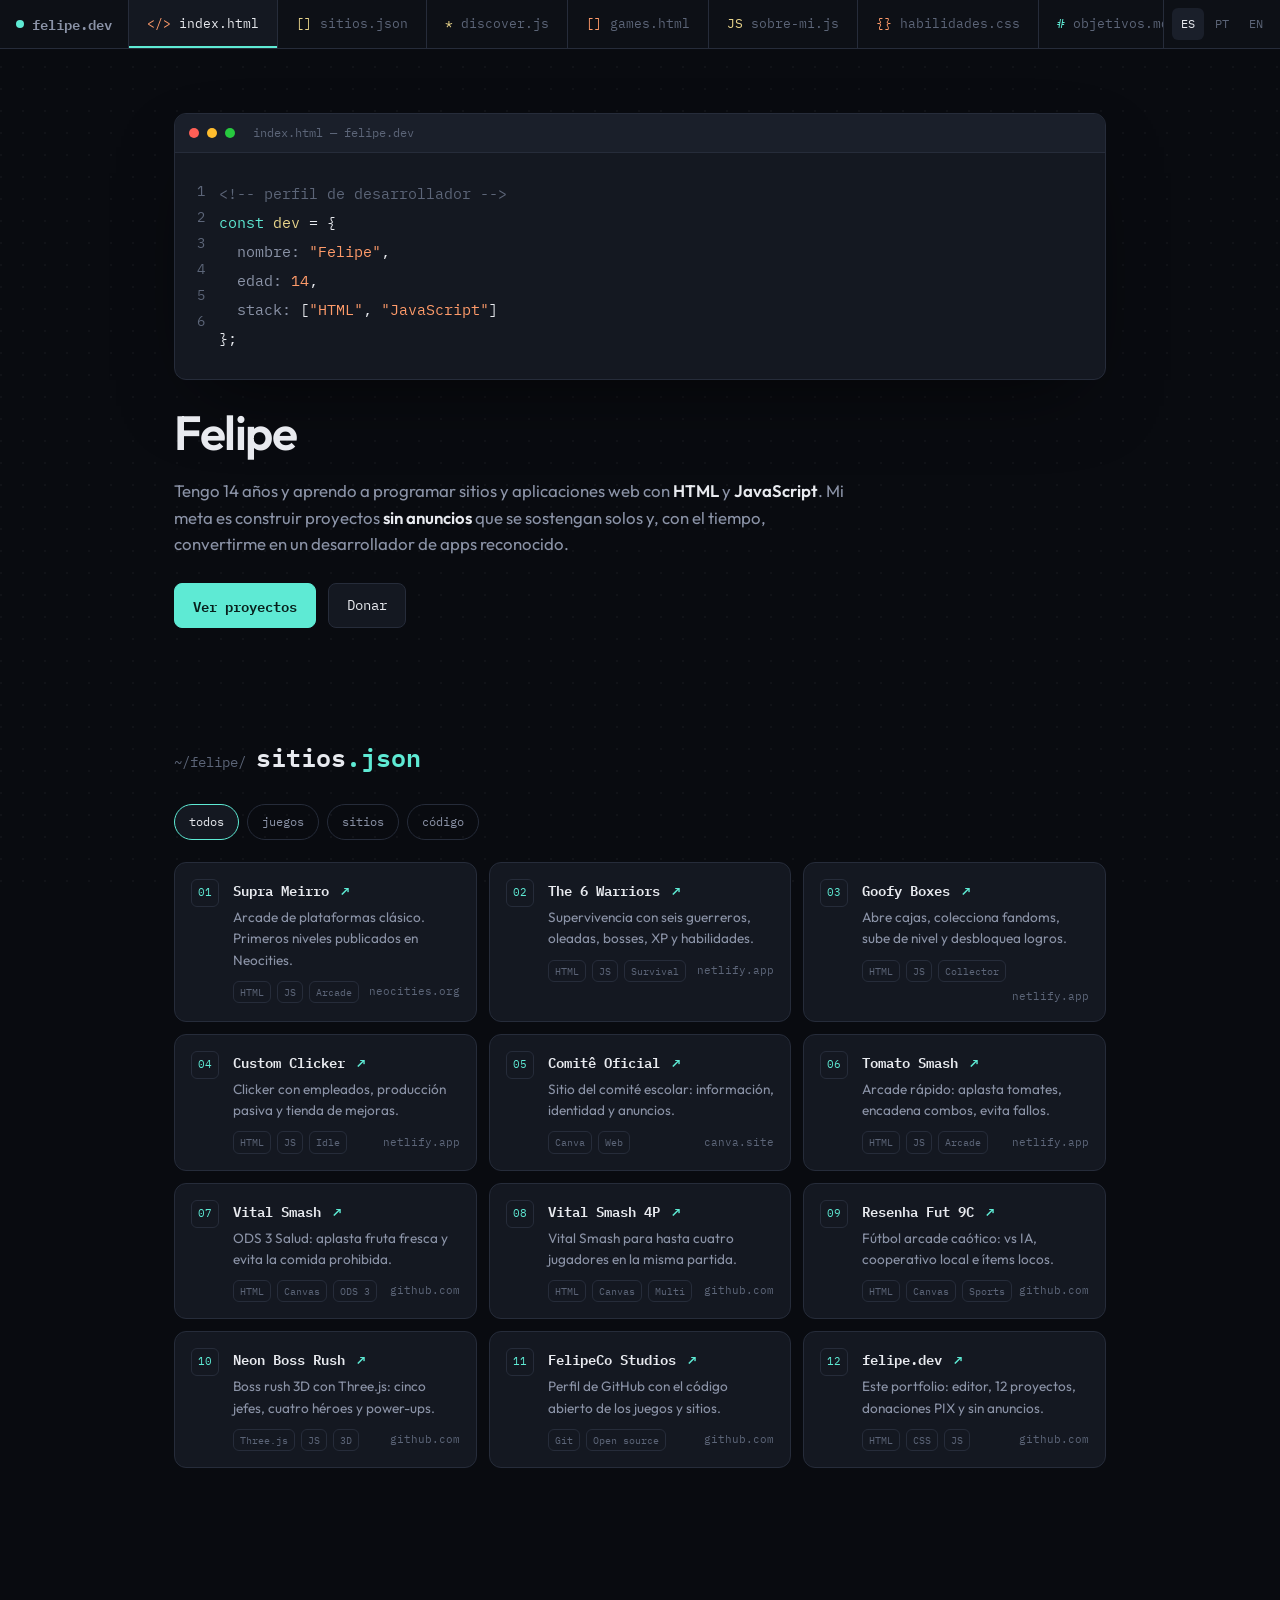
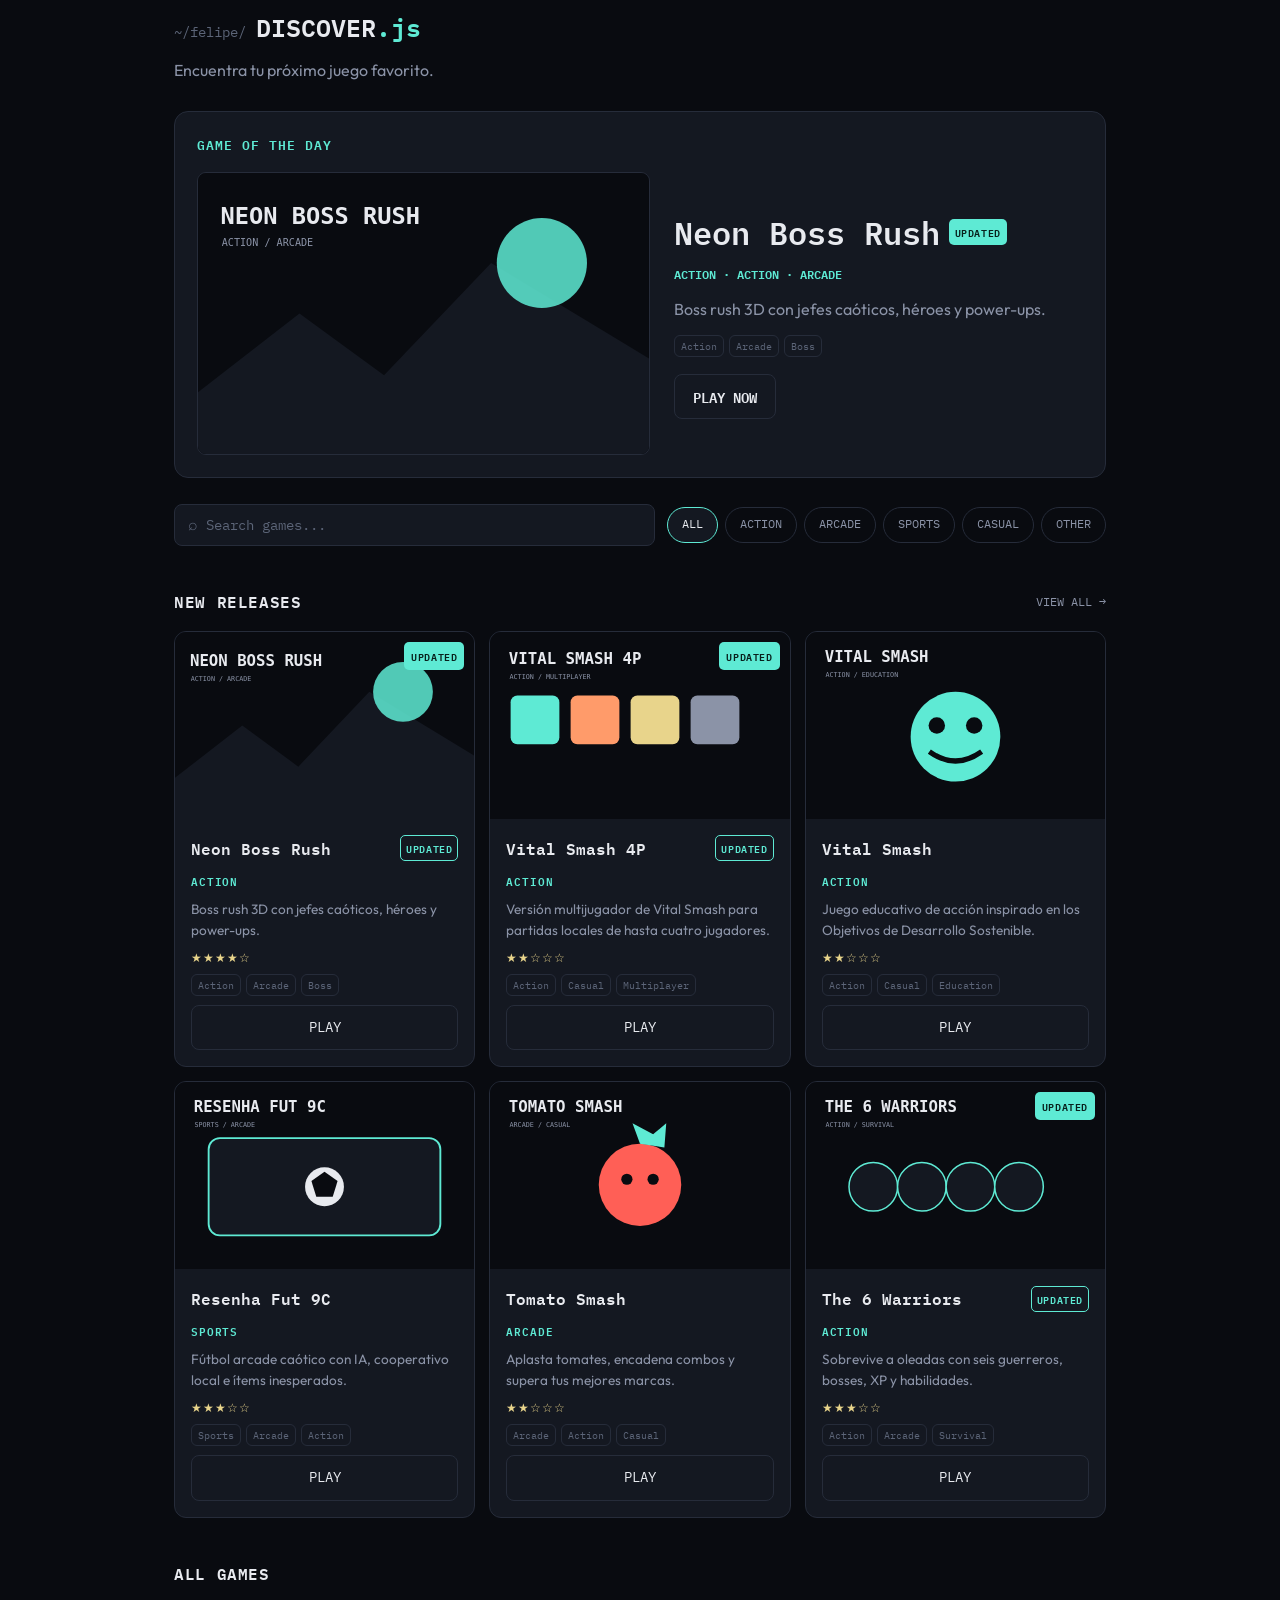
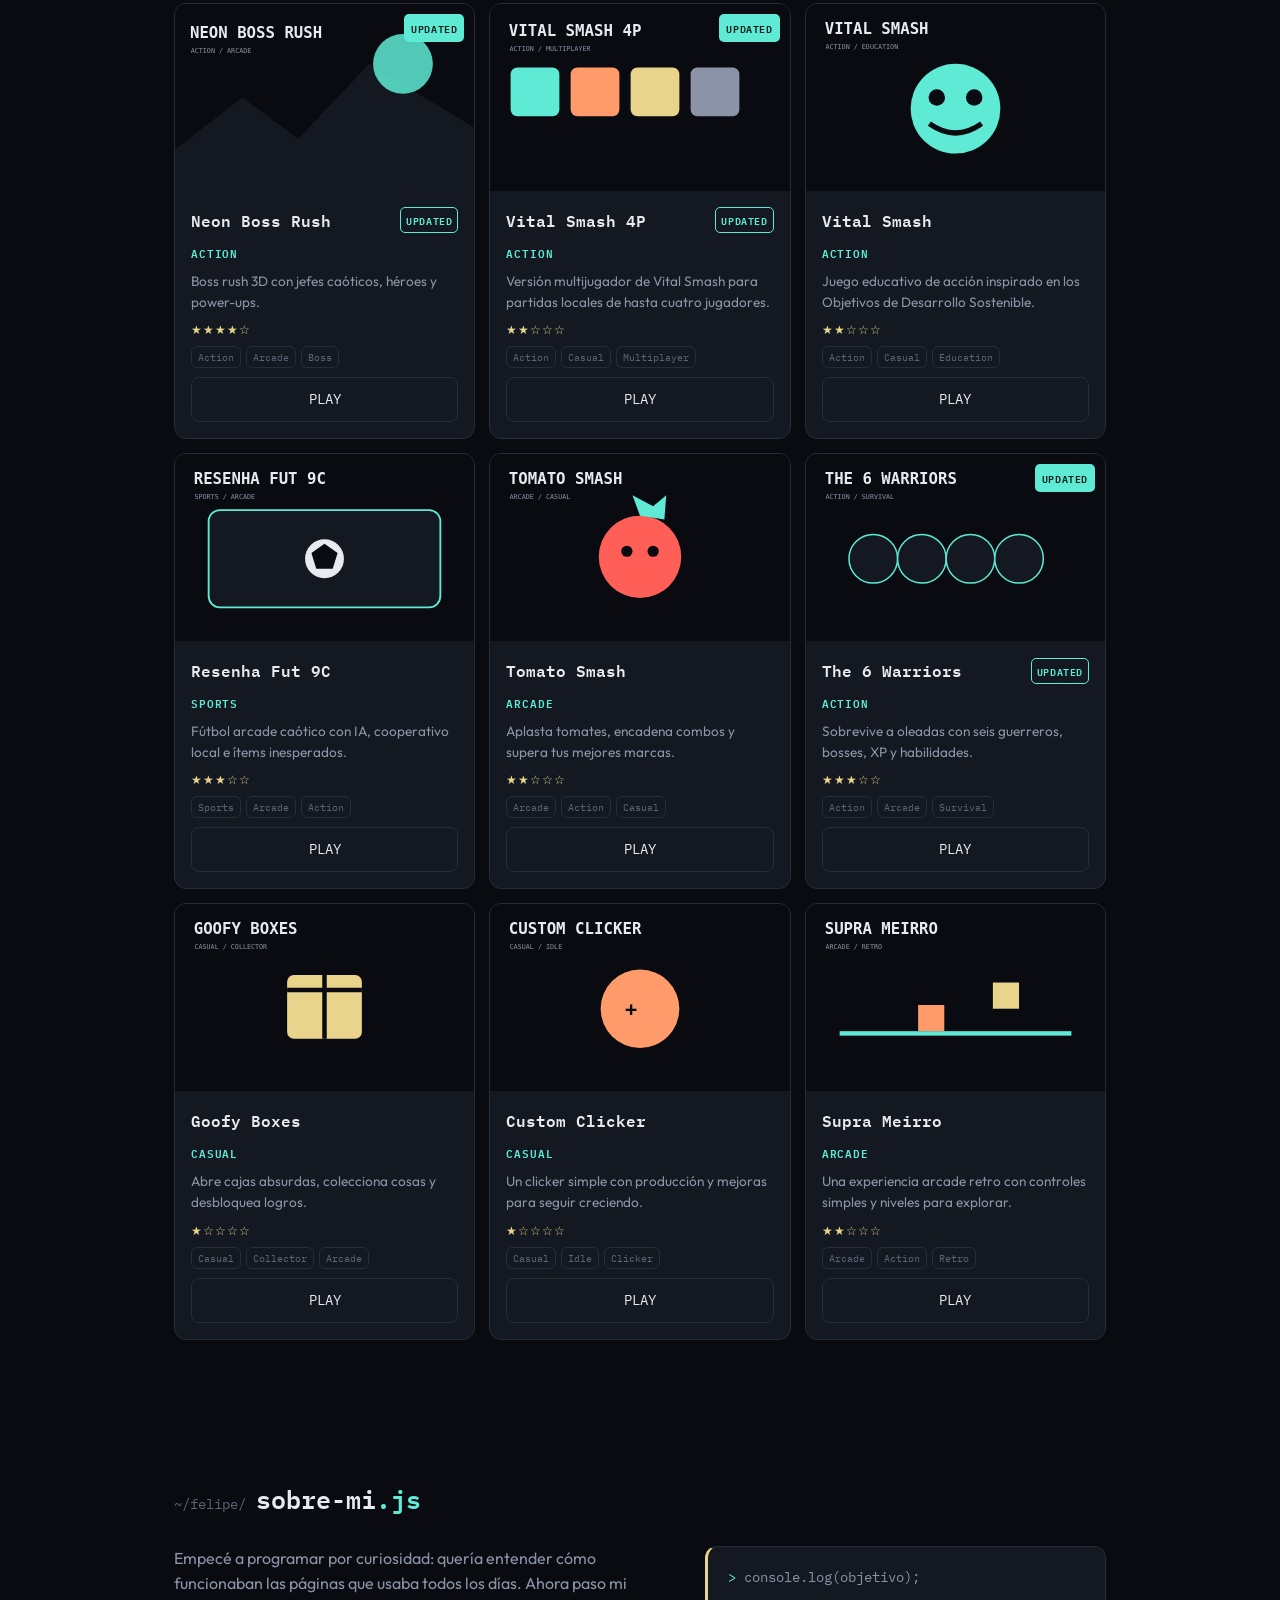
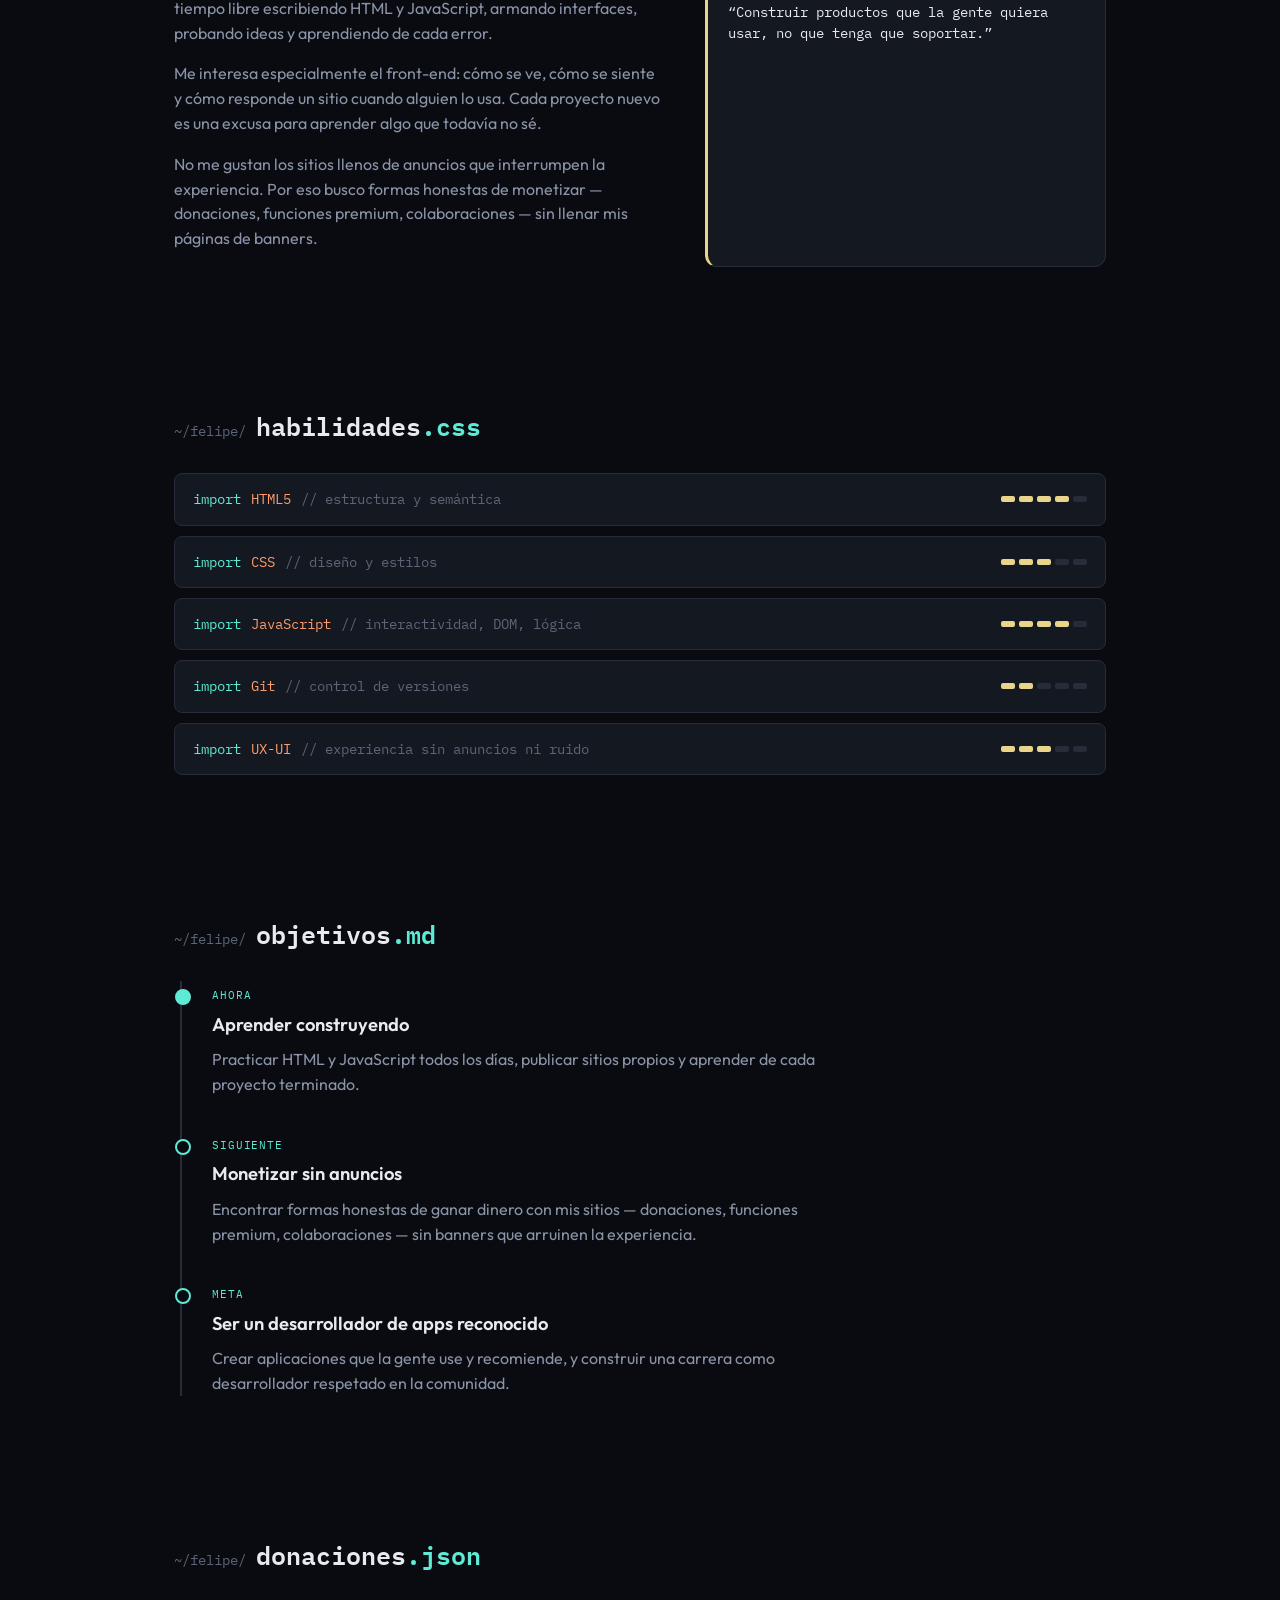
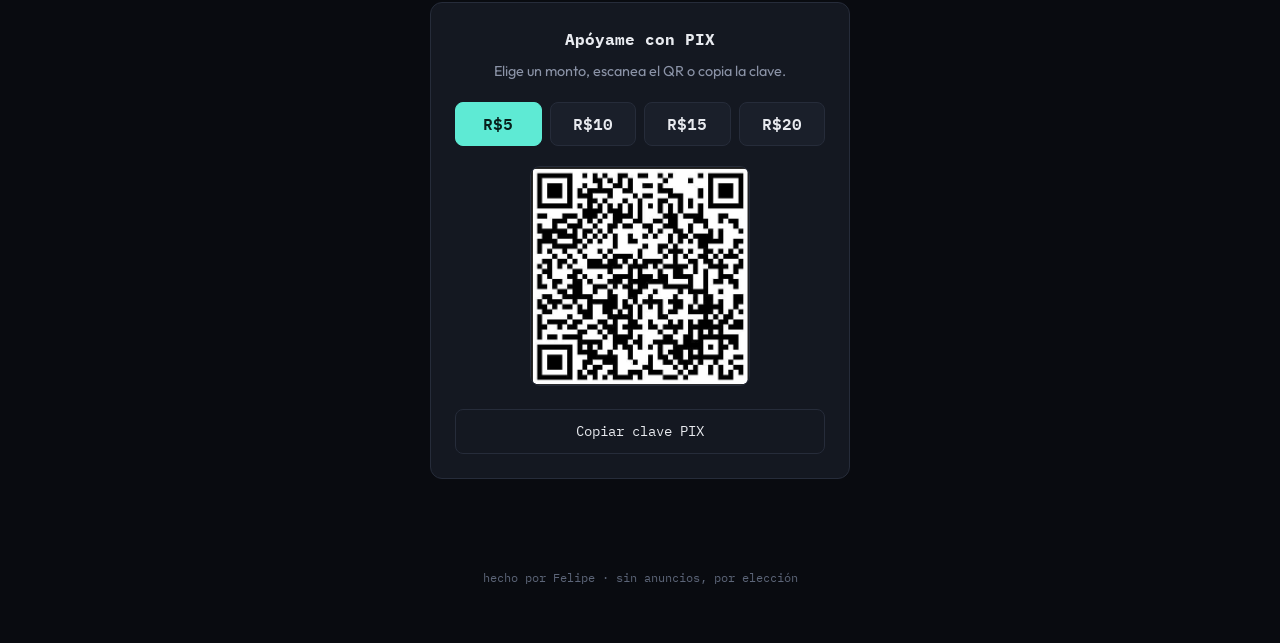
==== commit 41cc132c: "Keep all homepage navigation inside existing tab system" ====
--- a/index.html
+++ b/index.html
@@ -1,20 +1 @@
-<!DOCTYPE html>
-<html lang="es">
-<head>
-  <meta charset="UTF-8" /><meta name="viewport" content="width=device-width, initial-scale=1" />
-  <title>Felipe — dev</title><meta name="description" content="Portfolio de Felipe: sitios y juegos web gratuitos, rápidos y sin anuncios." /><meta name="theme-color" content="#090b10" />
-  <meta property="og:title" content="Felipe — dev" /><meta property="og:description" content="Sitios y juegos web gratuitos, rápidos y sin anuncios." /><meta property="og:type" content="website" />
-  <link rel="icon" type="image/svg+xml" href="favicon.svg" /><link rel="preconnect" href="https://fonts.googleapis.com" /><link rel="preconnect" href="https://fonts.gstatic.com" crossorigin /><link href="https://fonts.googleapis.com/css2?family=IBM+Plex+Mono:wght@400;500;600;700&family=Outfit:wght@400;500;600;700&display=swap" rel="stylesheet" /><link rel="stylesheet" href="styles.css" />
-  <!-- INSERT ANALYTICS CODE HERE -->
-</head><body><div class="noise"></div>
-<nav class="tabbar" id="tabbar"><div class="brand"><span class="dot"></span> felipe.dev</div><div class="tabs">
-  <button class="tab active" data-target="#inicio"><span class="ext-html">&lt;/&gt;</span> index.html</button><button class="tab" data-target="#sitios"><span class="ext-js">[]</span> sitios.json</button><button class="tab" data-target="#discover"><span class="ext-js">*</span> discover.js</button><a class="tab-link" href="free-browser-games.html"><span class="ext-html">[]</span> games.html</a><button class="tab" data-target="#sobre-mi"><span class="ext-js">JS</span> sobre-mi.js</button><button class="tab" data-target="#habilidades"><span class="ext-html">{}</span> habilidades.css</button><button class="tab" data-target="#objetivos"><span class="ext-md">#</span> objetivos.md</button><button class="tab" data-target="#donaciones"><span class="ext-js">$</span> donaciones.json</button>
-</div><div class="langs" id="langs"><button type="button" data-lang="es" class="active">ES</button><button type="button" data-lang="pt">PT</button><button type="button" data-lang="en">EN</button></div></nav>
-<header class="wrap" id="inicio"><div class="editor"><div class="titlebar"><span class="tl"></span><span class="tl"></span><span class="tl"></span><span class="filename">index.html — felipe.dev</span></div><div class="editor-body"><div class="line-numbers">1<br>2<br>3<br>4<br>5<br>6</div><div class="code"><div class="cm" id="heroComment"><!-- perfil de desarrollador --></div><div><span class="kw">const</span> <span class="fn">dev</span> = {</div><div>&nbsp;&nbsp;<span class="prop">nombre:</span> <span class="str">"Felipe"</span>,</div><div>&nbsp;&nbsp;<span class="prop">edad:</span> <span class="str">14</span>,</div><div>&nbsp;&nbsp;<span class="prop">stack:</span> [<span class="str">"HTML"</span>, <span class="str">"JavaScript"</span>]</div><div>};</div></div></div></div><h1 class="name" id="typedName">Felipe</h1><p class="tagline" id="heroTagline"></p><div class="ctas"><a href="#sitios" class="btn primary" id="ctaProjects">Ver proyectos</a><a href="#donaciones" class="btn" id="ctaDonate">Donar</a></div></header>
-<section class="wrap" id="sitios"><div class="section-head"><span class="path">~/felipe/</span><h2 id="secSitios">sitios<span class="ext">.json</span></h2></div><div class="filters" id="filters"></div><div class="sites-grid" id="sitesGrid"></div></section>
-<section class="wrap discover-section" id="discover"><div class="section-head"><span class="path">~/felipe/</span><h2><span id="discoverTitle">DISCOVER</span><span class="ext">.js</span></h2></div><p class="discover-subtitle" id="discoverSubtitle">Find your next favorite game.</p><div id="discoverFeatured"></div><div class="discover-toolbar"><div class="game-search-wrap"><span>⌕</span><input id="gameSearch" type="search" placeholder="Search games..." autocomplete="off" /></div><div class="discover-filters" id="discoverFilters"></div></div><div class="discover-block"><div class="discover-block-head"><h3 id="newReleasesTitle">NEW RELEASES</h3><a href="free-browser-games.html" class="mini-link">VIEW ALL →</a></div><div class="game-grid" id="newReleasesGames"></div></div><div class="discover-block"><div class="discover-block-head"><h3 id="allGamesTitle">ALL GAMES</h3></div><div class="game-grid" id="discoverGames"></div></div></section>
-<section class="wrap" id="sobre-mi"><div class="section-head"><span class="path">~/felipe/</span><h2 id="secSobre">sobre-mi<span class="ext">.js</span></h2></div><div class="about-grid"><div id="aboutCopy"></div><div class="console-quote"><span class="lead">></span> <span id="quoteLead">console.log(objetivo);</span><p class="q" id="quoteBody"></p></div></div></section>
-<section class="wrap" id="habilidades"><div class="section-head"><span class="path">~/felipe/</span><h2 id="secSkills">habilidades<span class="ext">.css</span></h2></div><div class="imports" id="skills"></div></section>
-<section class="wrap" id="objetivos"><div class="section-head"><span class="path">~/felipe/</span><h2 id="secGoals">objetivos<span class="ext">.md</span></h2></div><div class="roadmap" id="roadmap"></div></section>
-<section class="wrap" id="donaciones"><div class="section-head"><span class="path">~/felipe/</span><h2 id="secDonate">donaciones<span class="ext">.json</span></h2></div><div class="pix"><h3 id="pixTitle">Apóyame con PIX</h3><p class="hint" id="pixHint">Elige un monto, escanea el QR o copia la clave.</p><div class="pix-amounts"><button class="pix-amount active" data-src="qr/1.jpeg">R$5</button><button class="pix-amount" data-src="qr/2.jpeg">R$10</button><button class="pix-amount" data-src="qr/3.jpeg">R$15</button><button class="pix-amount" data-src="qr/4.jpeg">R$20</button></div><img id="pixImage" src="qr/1.jpeg" alt="QR PIX" /><button class="btn" id="copyPix" style="margin-top:16px;width:100%;justify-content:center;">Copiar clave PIX</button></div></section>
-<footer id="footer">hecho por Felipe · sin anuncios, por elección</footer><script src="games-config.js"></script><script src="app.js"></script><script src="discover.js"></script></body></html>
+<!DOCTYPE html><html lang="es"><head><meta charset="UTF-8" /><meta name="viewport" content="width=device-width, initial-scale=1" /><title>Felipe — dev</title><meta name="description" content="Portfolio de Felipe: sitios y juegos web gratuitos, rápidos y sin anuncios." /><meta name="theme-color" content="#090b10" /><meta property="og:title" content="Felipe — dev" /><meta property="og:description" content="Sitios y juegos web gratuitos, rápidos y sin anuncios." /><meta property="og:type" content="website" /><link rel="icon" type="image/svg+xml" href="favicon.svg" /><link rel="preconnect" href="https://fonts.googleapis.com" /><link rel="preconnect" href="https://fonts.gstatic.com" crossorigin /><link href="https://fonts.googleapis.com/css2?family=IBM+Plex+Mono:wght@400;500;600;700&family=Outfit:wght@400;500;600;700&display=swap" rel="stylesheet" /><link rel="stylesheet" href="styles.css" /><!-- INSERT ANALYTICS CODE HERE --></head><body><div class="noise"></div><nav class="tabbar" id="tabbar"><div class="brand"><span class="dot"></span> felipe.dev</div><div class="tabs"><button class="tab active" data-target="#inicio"><span class="ext-html">&lt;/&gt;</span> index.html</button><button class="tab" data-target="#sitios"><span class="ext-js">[]</span> sitios.json</button><button class="tab" data-target="#discover"><span class="ext-js">*</span> discover.js</button><button class="tab" data-target="#sitios"><span class="ext-html">[]</span> games.html</button><button class="tab" data-target="#sobre-mi"><span class="ext-js">JS</span> sobre-mi.js</button><button class="tab" data-target="#habilidades"><span class="ext-html">{}</span> habilidades.css</button><button class="tab" data-target="#objetivos"><span class="ext-md">#</span> objetivos.md</button><button class="tab" data-target="#donaciones"><span class="ext-js">$</span> donaciones.json</button></div><div class="langs" id="langs"><button type="button" data-lang="es" class="active">ES</button><button type="button" data-lang="pt">PT</button><button type="button" data-lang="en">EN</button></div></nav><header class="wrap" id="inicio"><div class="editor"><div class="titlebar"><span class="tl"></span><span class="tl"></span><span class="tl"></span><span class="filename">index.html — felipe.dev</span></div><div class="editor-body"><div class="line-numbers">1<br>2<br>3<br>4<br>5<br>6</div><div class="code"><div class="cm" id="heroComment"><!-- perfil de desarrollador --></div><div><span class="kw">const</span> <span class="fn">dev</span> = {</div><div>&nbsp;&nbsp;<span class="prop">nombre:</span> <span class="str">"Felipe"</span>,</div><div>&nbsp;&nbsp;<span class="prop">edad:</span> <span class="str">14</span>,</div><div>&nbsp;&nbsp;<span class="prop">stack:</span> [<span class="str">"HTML"</span>, <span class="str">"JavaScript"</span>]</div><div>};</div></div></div></div><h1 class="name" id="typedName">Felipe</h1><p class="tagline" id="heroTagline"></p><div class="ctas"><a href="#sitios" class="btn primary" id="ctaProjects">Ver proyectos</a><a href="#donaciones" class="btn" id="ctaDonate">Donar</a></div></header><section class="wrap" id="sitios"><div class="section-head"><span class="path">~/felipe/</span><h2 id="secSitios">sitios<span class="ext">.json</span></h2></div><div class="filters" id="filters"></div><div class="sites-grid" id="sitesGrid"></div></section><section class="wrap discover-section" id="discover"><div class="section-head"><span class="path">~/felipe/</span><h2><span id="discoverTitle">DISCOVER</span><span class="ext">.js</span></h2></div><p class="discover-subtitle" id="discoverSubtitle">Find your next favorite game.</p><div id="discoverFeatured"></div><div class="discover-toolbar"><div class="game-search-wrap"><span>⌕</span><input id="gameSearch" type="search" placeholder="Search games..." autocomplete="off" /></div><div class="discover-filters" id="discoverFilters"></div></div><div class="discover-block"><div class="discover-block-head"><h3 id="newReleasesTitle">NEW RELEASES</h3><a href="free-browser-games.html" class="mini-link">VIEW ALL →</a></div><div class="game-grid" id="newReleasesGames"></div></div><div class="discover-block"><div class="discover-block-head"><h3 id="allGamesTitle">ALL GAMES</h3></div><div class="game-grid" id="discoverGames"></div></div></section><section class="wrap" id="sobre-mi"><div class="section-head"><span class="path">~/felipe/</span><h2 id="secSobre">sobre-mi<span class="ext">.js</span></h2></div><div class="about-grid"><div id="aboutCopy"></div><div class="console-quote"><span class="lead">></span> <span id="quoteLead">console.log(objetivo);</span><p class="q" id="quoteBody"></p></div></div></section><section class="wrap" id="habilidades"><div class="section-head"><span class="path">~/felipe/</span><h2 id="secSkills">habilidades<span class="ext">.css</span></h2></div><div class="imports" id="skills"></div></section><section class="wrap" id="objetivos"><div class="section-head"><span class="path">~/felipe/</span><h2 id="secGoals">objetivos<span class="ext">.md</span></h2></div><div class="roadmap" id="roadmap"></div></section><section class="wrap" id="donaciones"><div class="section-head"><span class="path">~/felipe/</span><h2 id="secDonate">donaciones<span class="ext">.json</span></h2></div><div class="pix"><h3 id="pixTitle">Apóyame con PIX</h3><p class="hint" id="pixHint">Elige un monto, escanea el QR o copia la clave.</p><div class="pix-amounts"><button class="pix-amount active" data-src="qr/1.jpeg">R$5</button><button class="pix-amount" data-src="qr/2.jpeg">R$10</button><button class="pix-amount" data-src="qr/3.jpeg">R$15</button><button class="pix-amount" data-src="qr/4.jpeg">R$20</button></div><img id="pixImage" src="qr/1.jpeg" alt="QR PIX" /><button class="btn" id="copyPix" style="margin-top:16px;width:100%;justify-content:center;">Copiar clave PIX</button></div></section><footer id="footer">hecho por Felipe · sin anuncios, por elección</footer><script src="games-config.js"></script><script src="app.js"></script><script src="discover.js"></script></body></html>
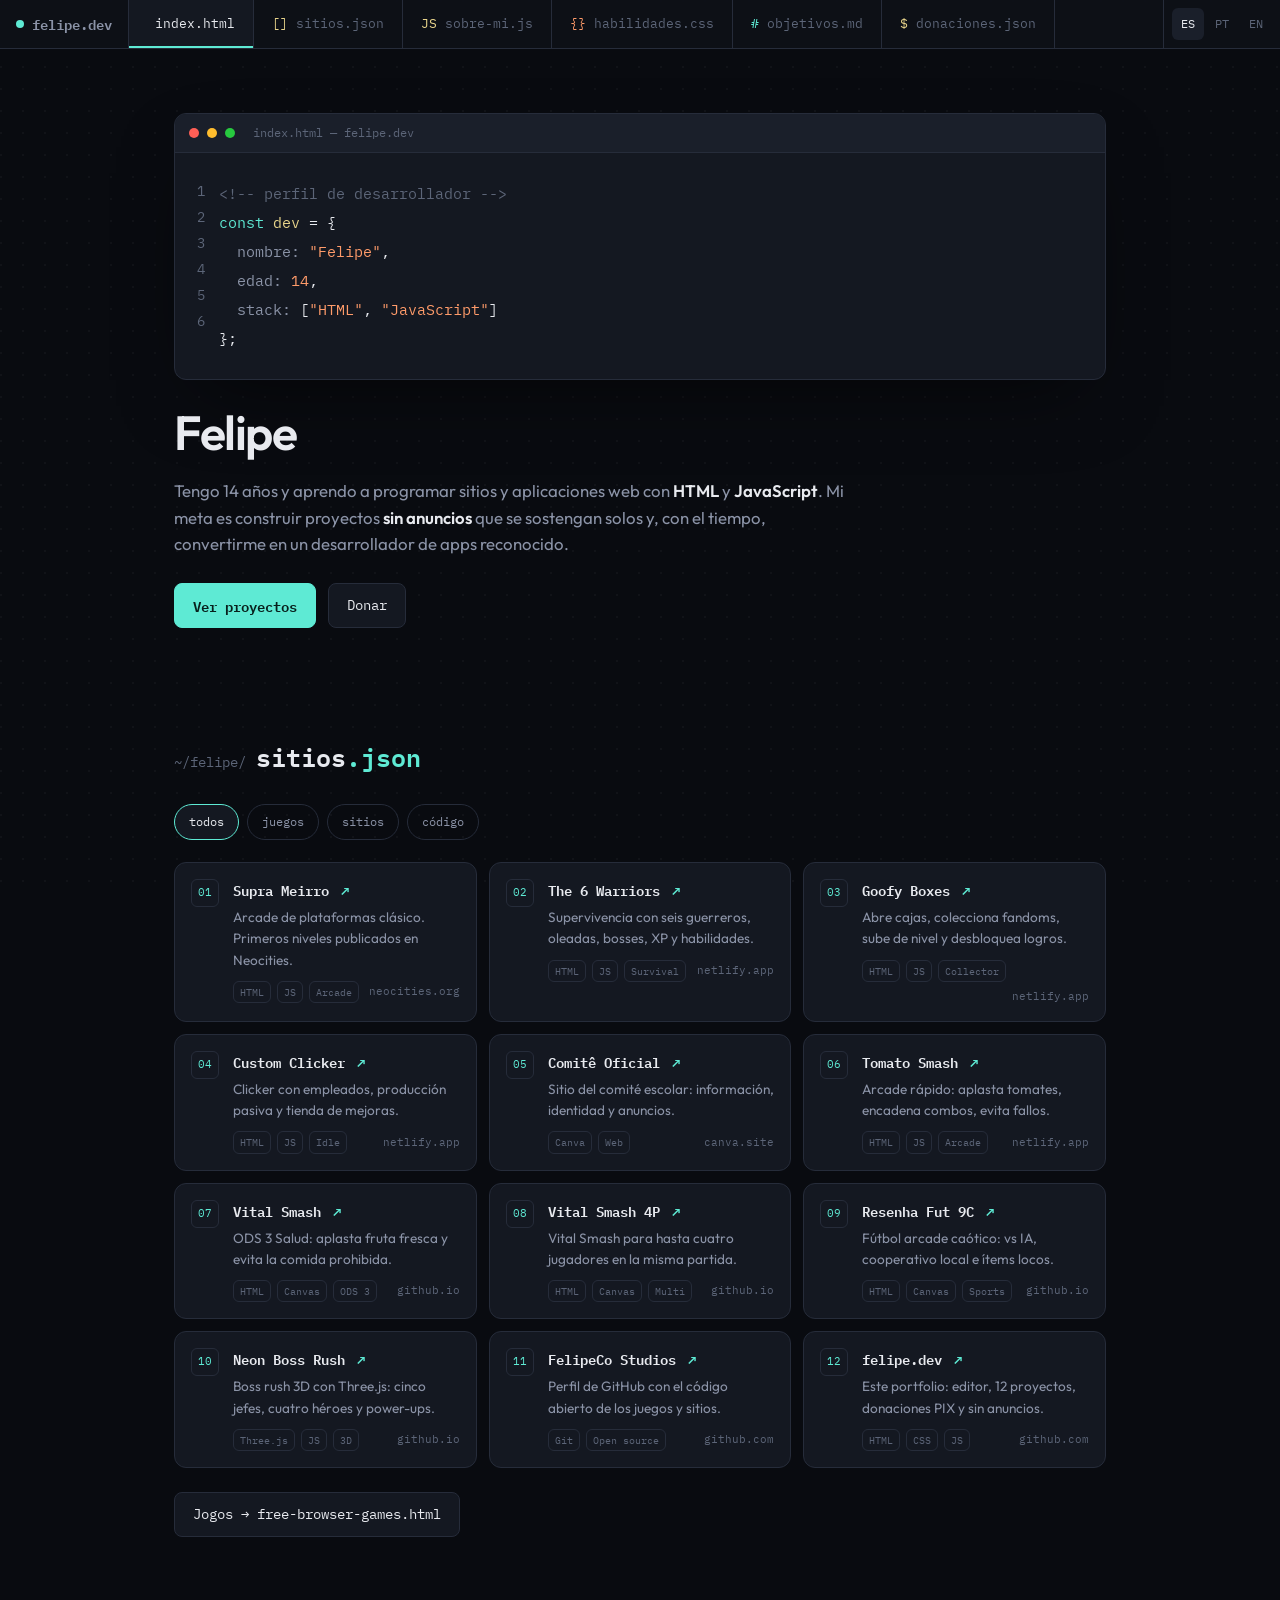
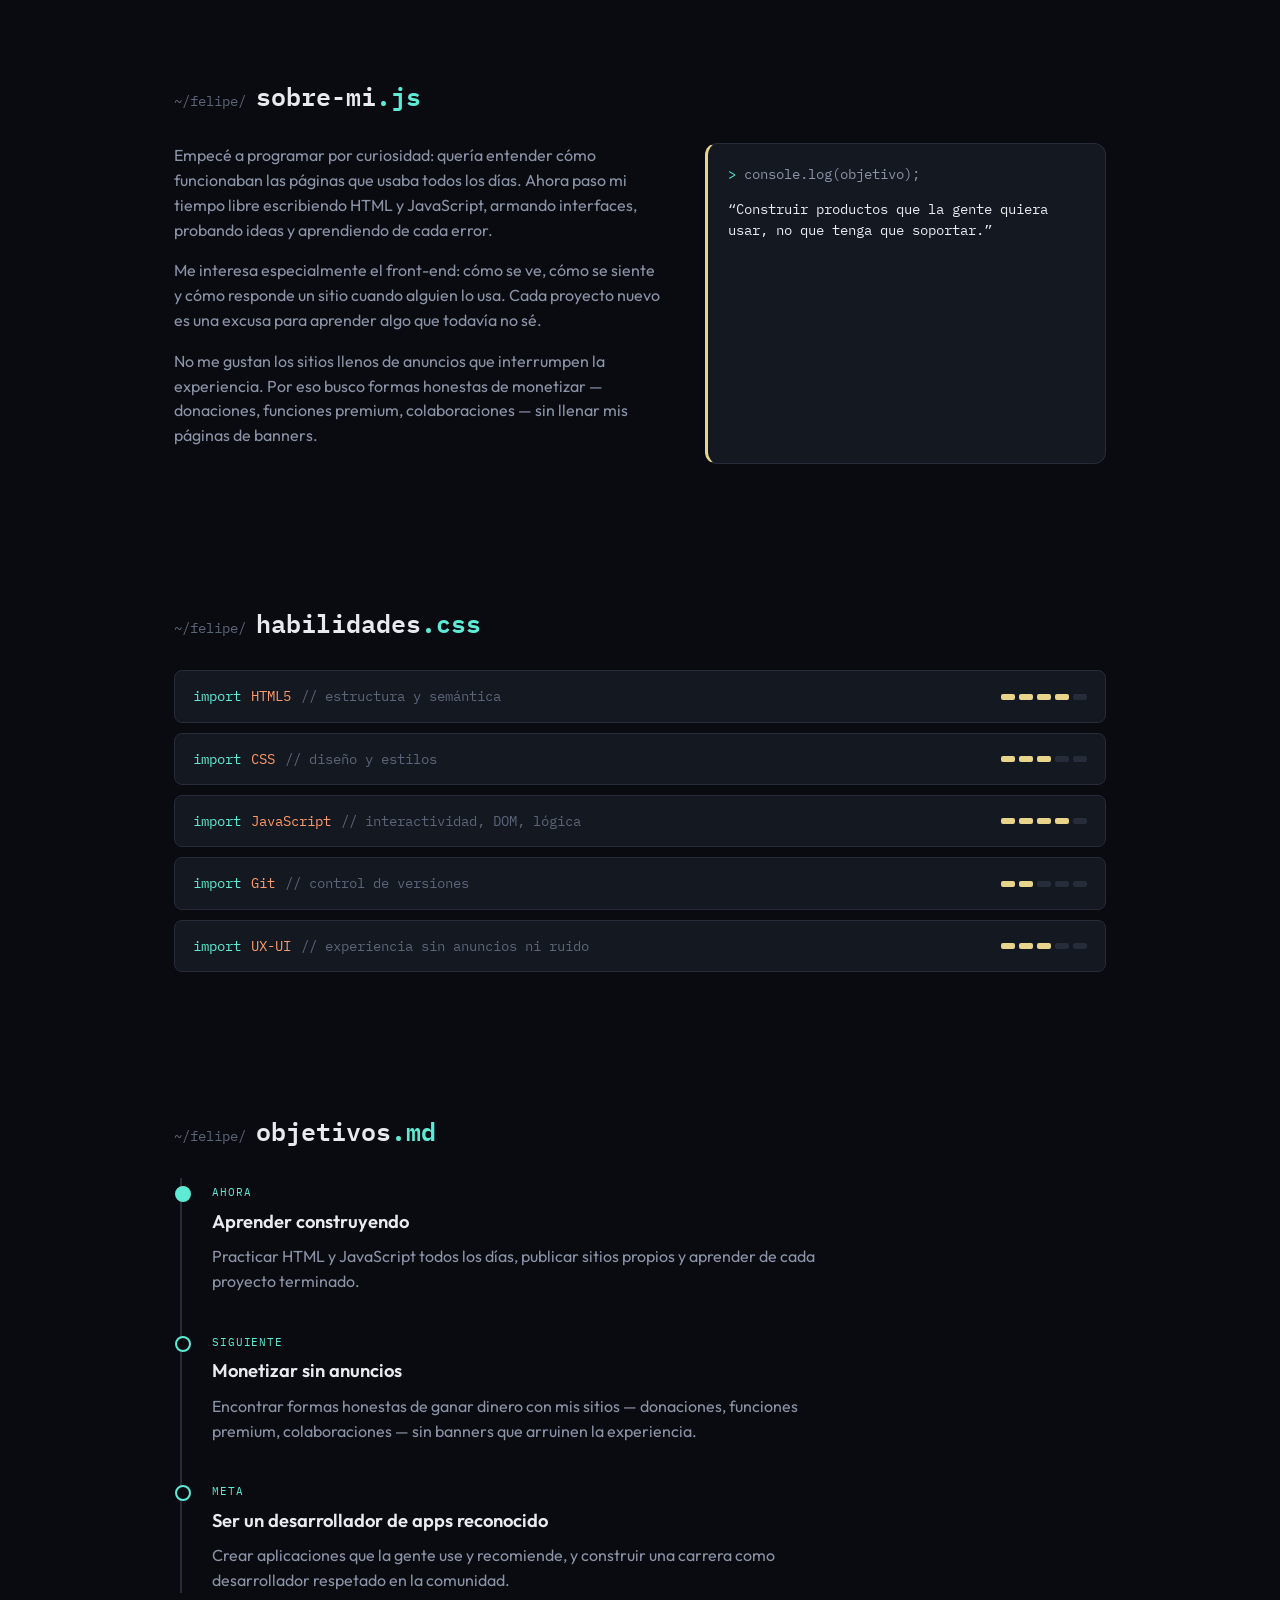
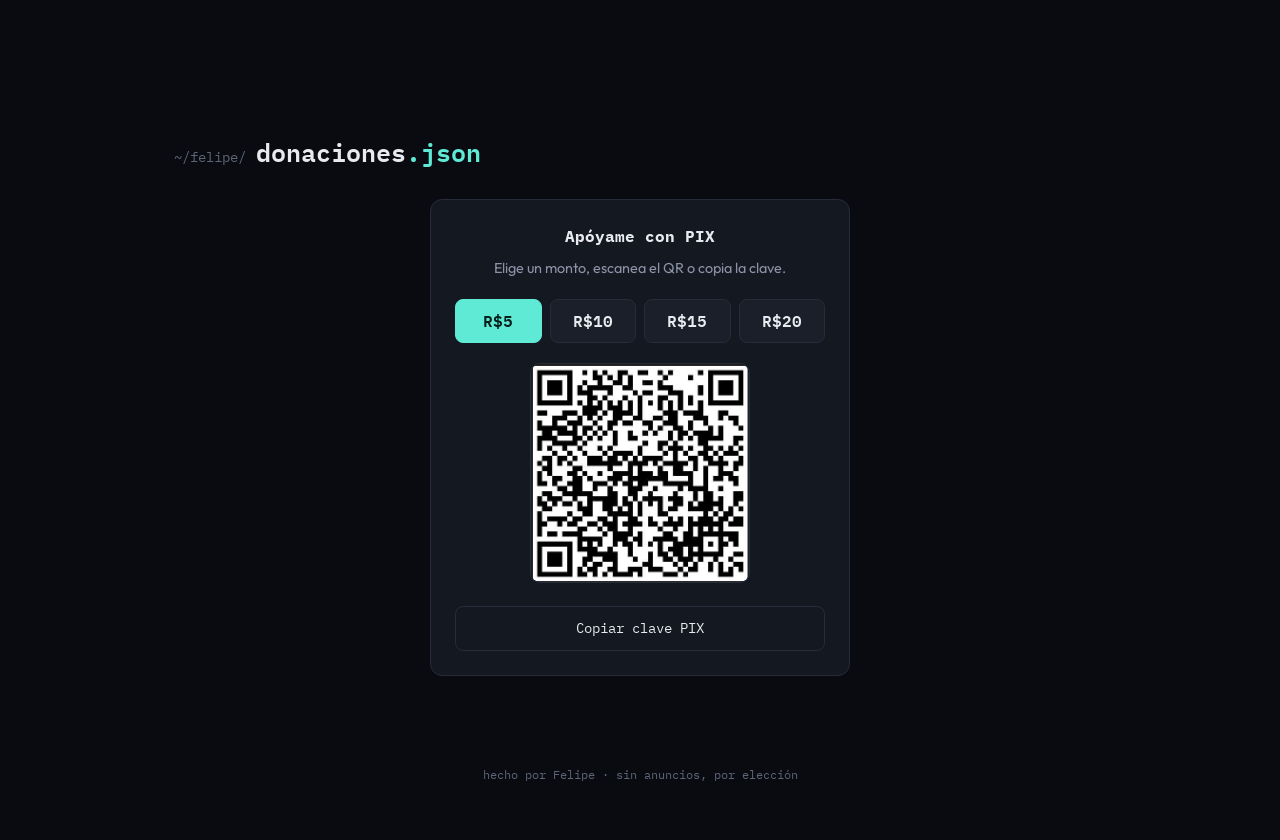
==== commit e67f60e0: "Remove discover/games section, replace with simple link" ====
--- a/index.html
+++ b/index.html
@@ -1 +1 @@
-<!DOCTYPE html><html lang="es"><head><meta charset="UTF-8" /><meta name="viewport" content="width=device-width, initial-scale=1" /><title>Felipe — dev</title><meta name="description" content="Portfolio de Felipe: sitios y juegos web gratuitos, rápidos y sin anuncios." /><meta name="theme-color" content="#090b10" /><meta property="og:title" content="Felipe — dev" /><meta property="og:description" content="Sitios y juegos web gratuitos, rápidos y sin anuncios." /><meta property="og:type" content="website" /><link rel="icon" type="image/svg+xml" href="favicon.svg" /><link rel="preconnect" href="https://fonts.googleapis.com" /><link rel="preconnect" href="https://fonts.gstatic.com" crossorigin /><link href="https://fonts.googleapis.com/css2?family=IBM+Plex+Mono:wght@400;500;600;700&family=Outfit:wght@400;500;600;700&display=swap" rel="stylesheet" /><link rel="stylesheet" href="styles.css" /><!-- INSERT ANALYTICS CODE HERE --></head><body><div class="noise"></div><nav class="tabbar" id="tabbar"><div class="brand"><span class="dot"></span> felipe.dev</div><div class="tabs"><button class="tab active" data-target="#inicio"><span class="ext-html">&lt;/&gt;</span> index.html</button><button class="tab" data-target="#sitios"><span class="ext-js">[]</span> sitios.json</button><button class="tab" data-target="#discover"><span class="ext-js">*</span> discover.js</button><button class="tab" data-target="#sitios"><span class="ext-html">[]</span> games.html</button><button class="tab" data-target="#sobre-mi"><span class="ext-js">JS</span> sobre-mi.js</button><button class="tab" data-target="#habilidades"><span class="ext-html">{}</span> habilidades.css</button><button class="tab" data-target="#objetivos"><span class="ext-md">#</span> objetivos.md</button><button class="tab" data-target="#donaciones"><span class="ext-js">$</span> donaciones.json</button></div><div class="langs" id="langs"><button type="button" data-lang="es" class="active">ES</button><button type="button" data-lang="pt">PT</button><button type="button" data-lang="en">EN</button></div></nav><header class="wrap" id="inicio"><div class="editor"><div class="titlebar"><span class="tl"></span><span class="tl"></span><span class="tl"></span><span class="filename">index.html — felipe.dev</span></div><div class="editor-body"><div class="line-numbers">1<br>2<br>3<br>4<br>5<br>6</div><div class="code"><div class="cm" id="heroComment"><!-- perfil de desarrollador --></div><div><span class="kw">const</span> <span class="fn">dev</span> = {</div><div>&nbsp;&nbsp;<span class="prop">nombre:</span> <span class="str">"Felipe"</span>,</div><div>&nbsp;&nbsp;<span class="prop">edad:</span> <span class="str">14</span>,</div><div>&nbsp;&nbsp;<span class="prop">stack:</span> [<span class="str">"HTML"</span>, <span class="str">"JavaScript"</span>]</div><div>};</div></div></div></div><h1 class="name" id="typedName">Felipe</h1><p class="tagline" id="heroTagline"></p><div class="ctas"><a href="#sitios" class="btn primary" id="ctaProjects">Ver proyectos</a><a href="#donaciones" class="btn" id="ctaDonate">Donar</a></div></header><section class="wrap" id="sitios"><div class="section-head"><span class="path">~/felipe/</span><h2 id="secSitios">sitios<span class="ext">.json</span></h2></div><div class="filters" id="filters"></div><div class="sites-grid" id="sitesGrid"></div></section><section class="wrap discover-section" id="discover"><div class="section-head"><span class="path">~/felipe/</span><h2><span id="discoverTitle">DISCOVER</span><span class="ext">.js</span></h2></div><p class="discover-subtitle" id="discoverSubtitle">Find your next favorite game.</p><div id="discoverFeatured"></div><div class="discover-toolbar"><div class="game-search-wrap"><span>⌕</span><input id="gameSearch" type="search" placeholder="Search games..." autocomplete="off" /></div><div class="discover-filters" id="discoverFilters"></div></div><div class="discover-block"><div class="discover-block-head"><h3 id="newReleasesTitle">NEW RELEASES</h3><a href="free-browser-games.html" class="mini-link">VIEW ALL →</a></div><div class="game-grid" id="newReleasesGames"></div></div><div class="discover-block"><div class="discover-block-head"><h3 id="allGamesTitle">ALL GAMES</h3></div><div class="game-grid" id="discoverGames"></div></div></section><section class="wrap" id="sobre-mi"><div class="section-head"><span class="path">~/felipe/</span><h2 id="secSobre">sobre-mi<span class="ext">.js</span></h2></div><div class="about-grid"><div id="aboutCopy"></div><div class="console-quote"><span class="lead">></span> <span id="quoteLead">console.log(objetivo);</span><p class="q" id="quoteBody"></p></div></div></section><section class="wrap" id="habilidades"><div class="section-head"><span class="path">~/felipe/</span><h2 id="secSkills">habilidades<span class="ext">.css</span></h2></div><div class="imports" id="skills"></div></section><section class="wrap" id="objetivos"><div class="section-head"><span class="path">~/felipe/</span><h2 id="secGoals">objetivos<span class="ext">.md</span></h2></div><div class="roadmap" id="roadmap"></div></section><section class="wrap" id="donaciones"><div class="section-head"><span class="path">~/felipe/</span><h2 id="secDonate">donaciones<span class="ext">.json</span></h2></div><div class="pix"><h3 id="pixTitle">Apóyame con PIX</h3><p class="hint" id="pixHint">Elige un monto, escanea el QR o copia la clave.</p><div class="pix-amounts"><button class="pix-amount active" data-src="qr/1.jpeg">R$5</button><button class="pix-amount" data-src="qr/2.jpeg">R$10</button><button class="pix-amount" data-src="qr/3.jpeg">R$15</button><button class="pix-amount" data-src="qr/4.jpeg">R$20</button></div><img id="pixImage" src="qr/1.jpeg" alt="QR PIX" /><button class="btn" id="copyPix" style="margin-top:16px;width:100%;justify-content:center;">Copiar clave PIX</button></div></section><footer id="footer">hecho por Felipe · sin anuncios, por elección</footer><script src="games-config.js"></script><script src="app.js"></script><script src="discover.js"></script></body></html>
+<!DOCTYPE html><html lang="es"><head><meta charset="UTF-8" /><meta name="viewport" content="width=device-width, initial-scale=1" /><title>Felipe — dev</title><meta name="description" content="Portfolio de Felipe: sitios y juegos web gratuitos, rápidos y sin anuncios." /><meta name="theme-color" content="#090b10" /><meta property="og:title" content="Felipe — dev" /><meta property="og:description" content="Sitios y juegos web gratuitos, rápidos y sin anuncios." /><meta property="og:type" content="website" /><link rel="icon" type="image/svg+xml" href="favicon.svg" /><link rel="preconnect" href="https://fonts.googleapis.com" /><link rel="preconnect" href="https://fonts.gstatic.com" crossorigin /><link href="https://fonts.googleapis.com/css2?family=IBM+Plex+Mono:wght@400;500;600;700&family=Outfit:wght@400;500;600;700&display=swap" rel="stylesheet" /><link rel="stylesheet" href="styles.css" /><!-- INSERT ANALYTICS CODE HERE --></head><body><div class="noise"></div><nav class="tabbar" id="tabbar"><div class="brand"><span class="dot"></span> felipe.dev</div><div class="tabs"><button class="tab active" data-target="#inicio"><span class="ext-html"></></span> index.html</button><button class="tab" data-target="#sitios"><span class="ext-js">[]</span> sitios.json</button><button class="tab" data-target="#sobre-mi"><span class="ext-js">JS</span> sobre-mi.js</button><button class="tab" data-target="#habilidades"><span class="ext-html">{}</span> habilidades.css</button><button class="tab" data-target="#objetivos"><span class="ext-md">#</span> objetivos.md</button><button class="tab" data-target="#donaciones"><span class="ext-js">$</span> donaciones.json</button></div><div class="langs" id="langs"><button type="button" data-lang="es" class="active">ES</button><button type="button" data-lang="pt">PT</button><button type="button" data-lang="en">EN</button></div></nav><header class="wrap" id="inicio"><div class="editor"><div class="titlebar"><span class="tl"></span><span class="tl"></span><span class="tl"></span><span class="filename">index.html — felipe.dev</span></div><div class="editor-body"><div class="line-numbers">1<br>2<br>3<br>4<br>5<br>6</div><div class="code"><div class="cm" id="heroComment"><!-- perfil de desarrollador --></div><div><span class="kw">const</span> <span class="fn">dev</span> = {</div><div>&nbsp;&nbsp;<span class="prop">nombre:</span> <span class="str">"Felipe"</span>,</div><div>&nbsp;&nbsp;<span class="prop">edad:</span> <span class="str">14</span>,</div><div>&nbsp;&nbsp;<span class="prop">stack:</span> [<span class="str">"HTML"</span>, <span class="str">"JavaScript"</span>]</div><div>};</div></div></div></div><h1 class="name" id="typedName">Felipe</h1><p class="tagline" id="heroTagline"></p><div class="ctas"><a href="#sitios" class="btn primary" id="ctaProjects">Ver proyectos</a><a href="#donaciones" class="btn" id="ctaDonate">Donar</a></div></header><section class="wrap" id="sitios"><div class="section-head"><span class="path">~/felipe/</span><h2 id="secSitios">sitios<span class="ext">.json</span></h2></div><div class="filters" id="filters"></div><div class="sites-grid" id="sitesGrid"></div><p style="margin-top:24px;"><a href="free-browser-games.html" class="btn">Jogos → free-browser-games.html</a></p></section><section class="wrap" id="sobre-mi"><div class="section-head"><span class="path">~/felipe/</span><h2 id="secSobre">sobre-mi<span class="ext">.js</span></h2></div><div class="about-grid"><div id="aboutCopy"></div><div class="console-quote"><span class="lead">></span> <span id="quoteLead">console.log(objetivo);</span><p class="q" id="quoteBody"></p></div></div></section><section class="wrap" id="habilidades"><div class="section-head"><span class="path">~/felipe/</span><h2 id="secSkills">habilidades<span class="ext">.css</span></h2></div><div class="imports" id="skills"></div></section><section class="wrap" id="objetivos"><div class="section-head"><span class="path">~/felipe/</span><h2 id="secGoals">objetivos<span class="ext">.md</span></h2></div><div class="roadmap" id="roadmap"></div></section><section class="wrap" id="donaciones"><div class="section-head"><span class="path">~/felipe/</span><h2 id="secDonate">donaciones<span class="ext">.json</span></h2></div><div class="pix"><h3 id="pixTitle">Apóyame con PIX</h3><p class="hint" id="pixHint">Elige un monto, escanea el QR o copia la clave.</p><div class="pix-amounts"><button class="pix-amount active" data-src="qr/1.jpeg">R$5</button><button class="pix-amount" data-src="qr/2.jpeg">R$10</button><button class="pix-amount" data-src="qr/3.jpeg">R$15</button><button class="pix-amount" data-src="qr/4.jpeg">R$20</button></div><img id="pixImage" src="qr/1.jpeg" alt="QR PIX" /><button class="btn" id="copyPix" style="margin-top:16px;width:100%;justify-content:center;">Copiar clave PIX</button></div></section><footer id="footer">hecho por Felipe · sin anuncios, por elección</footer><script src="app.js"></script></body></html>
